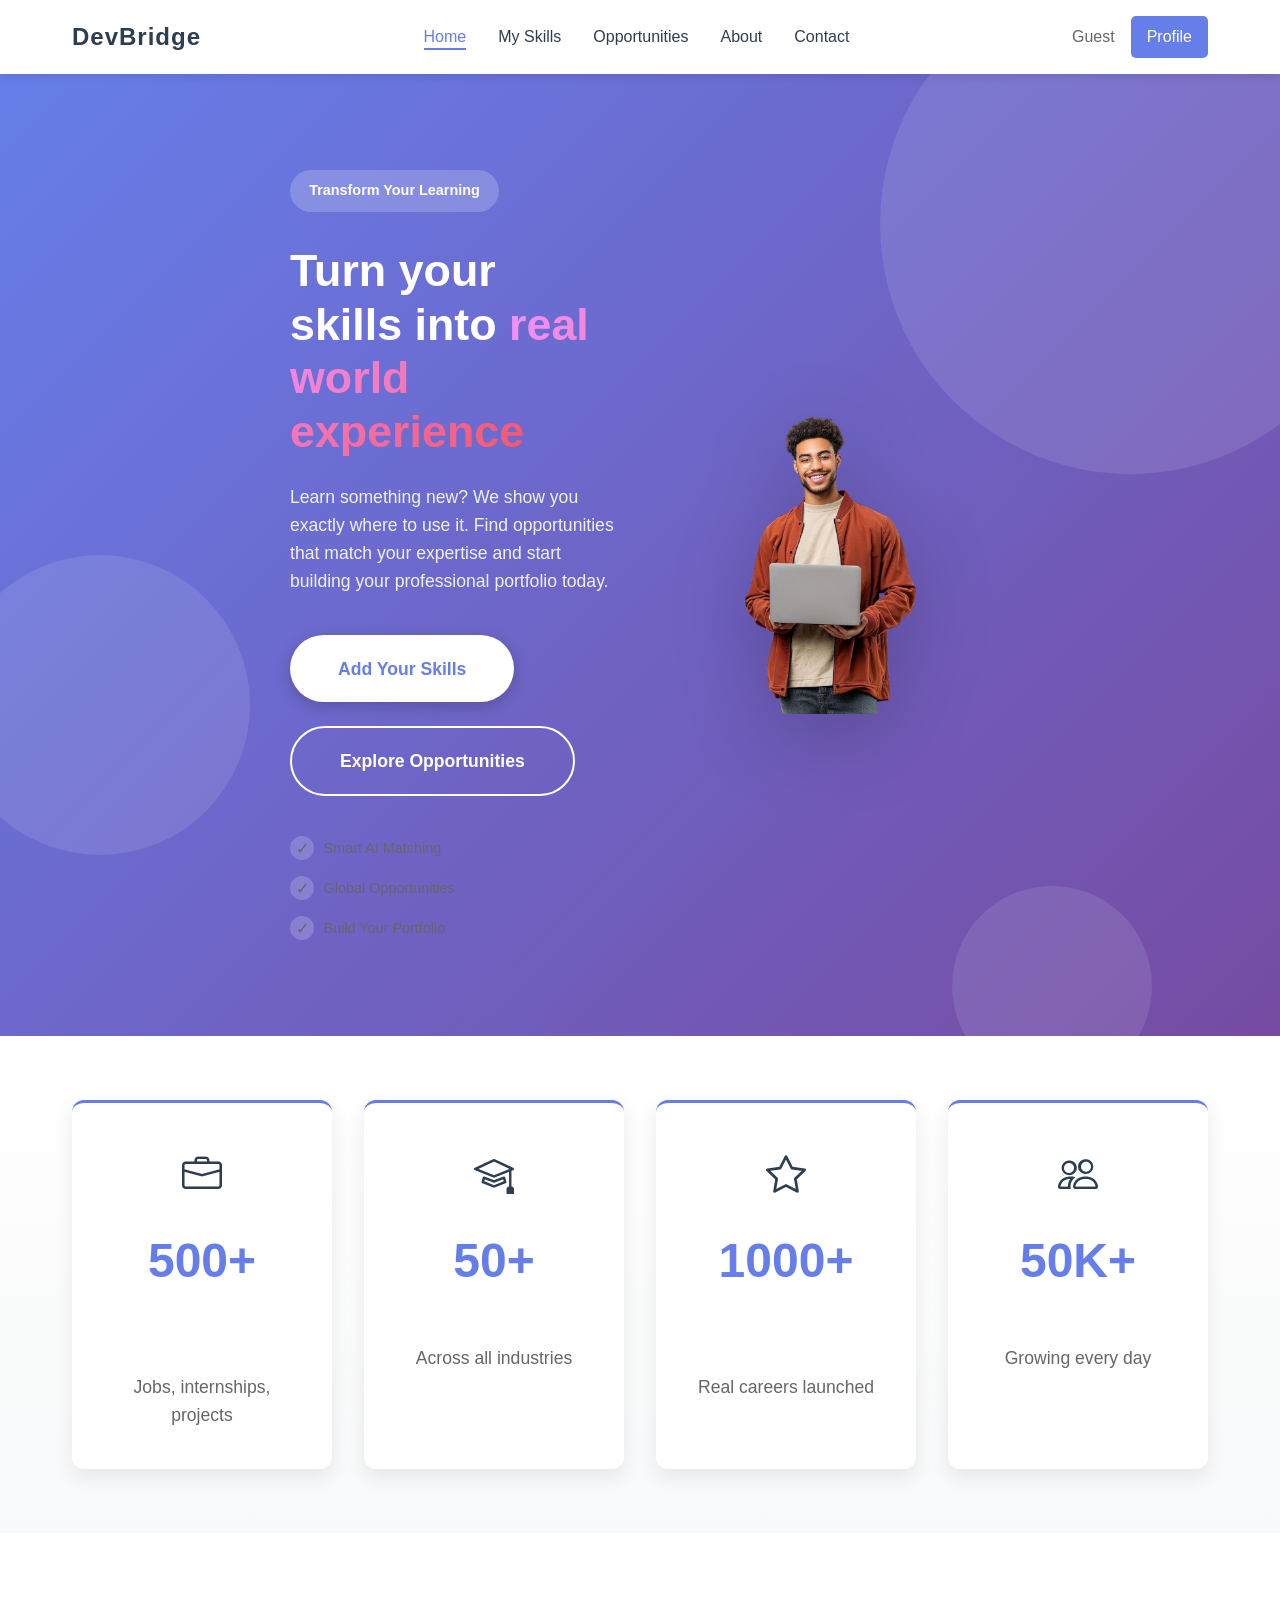
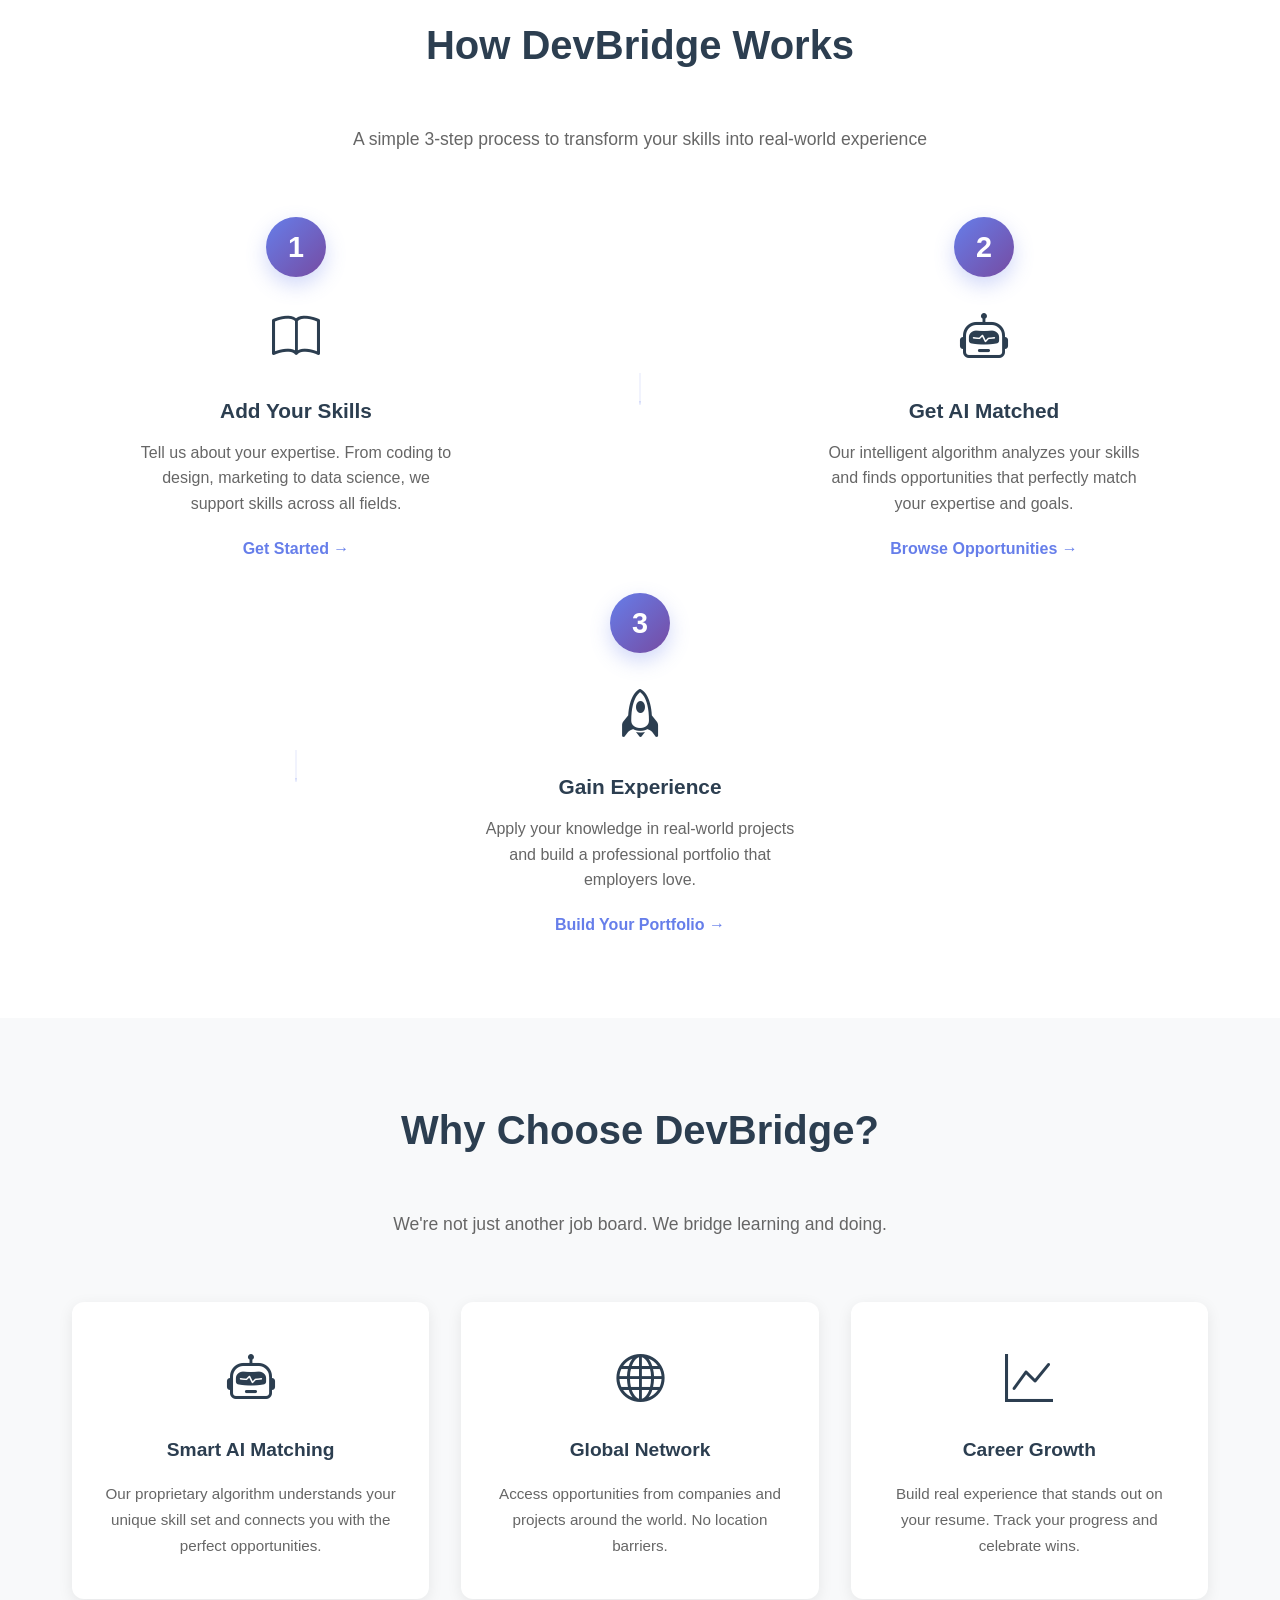
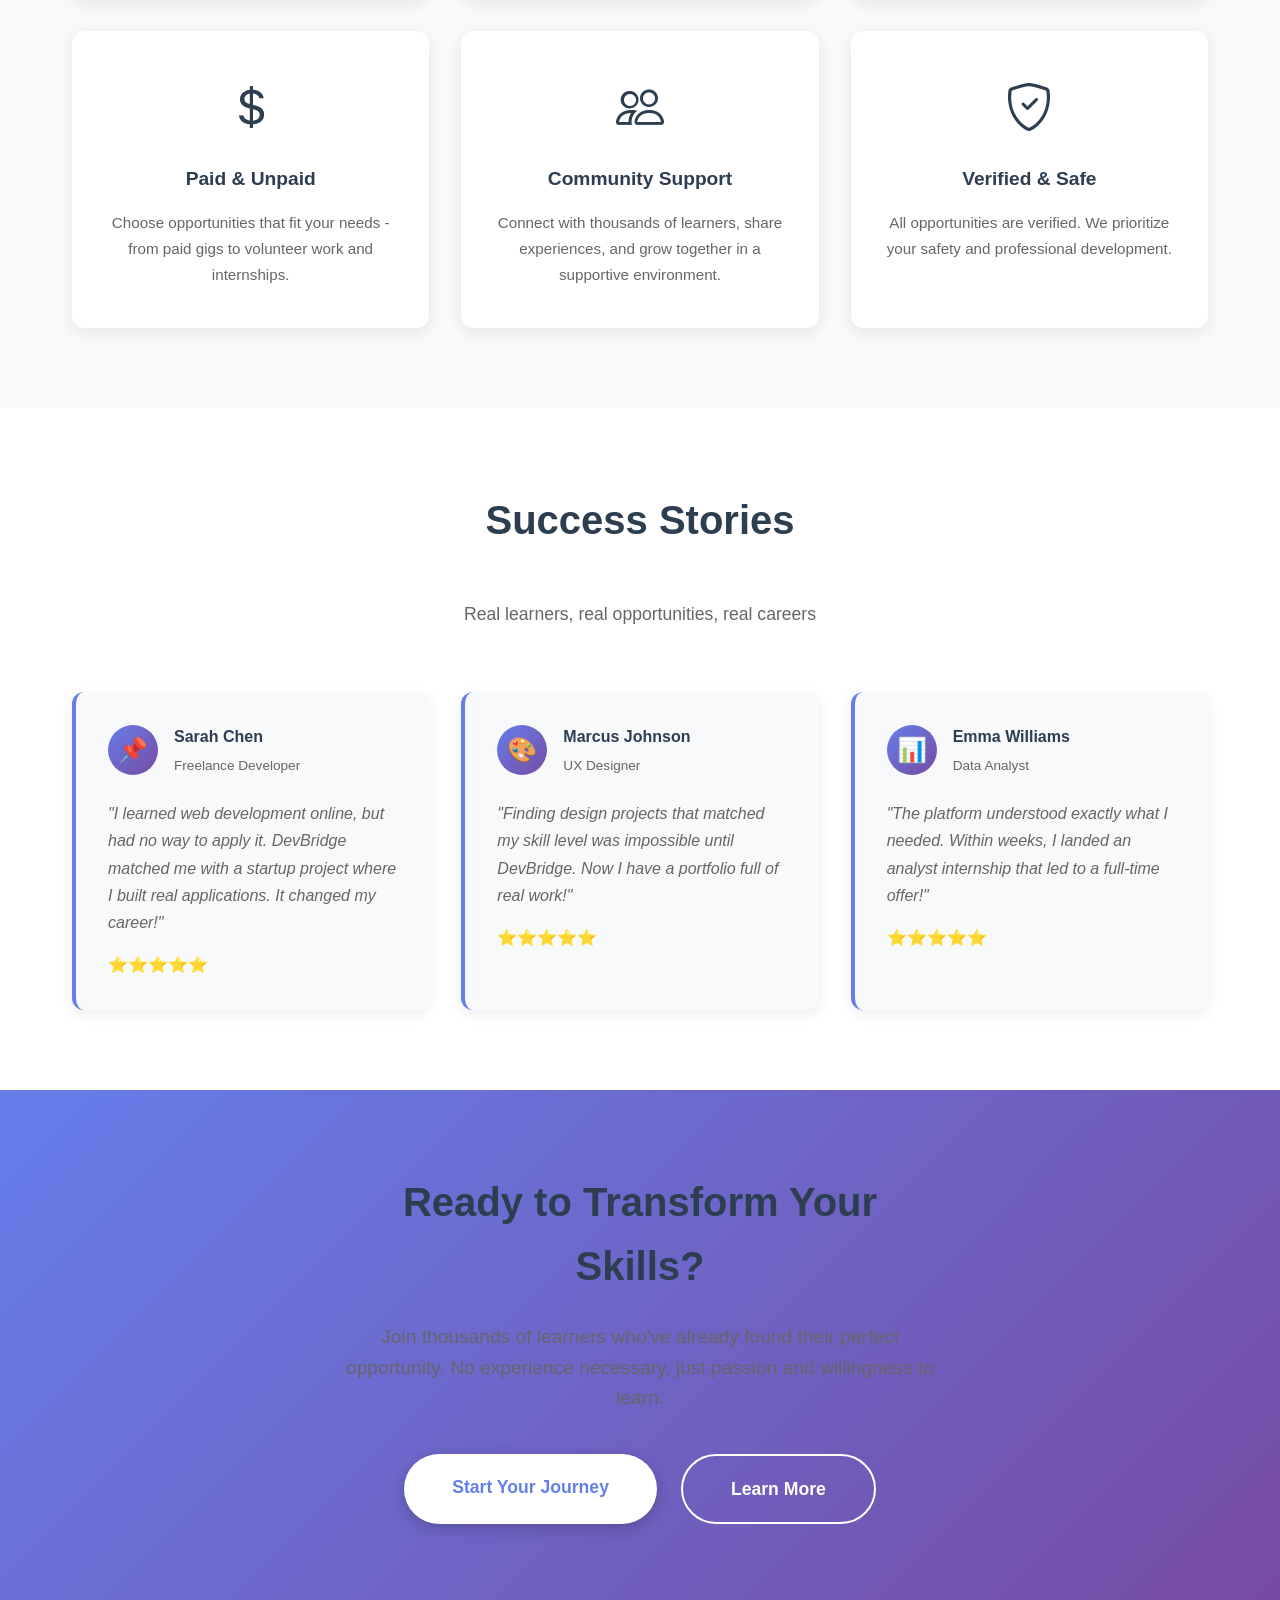
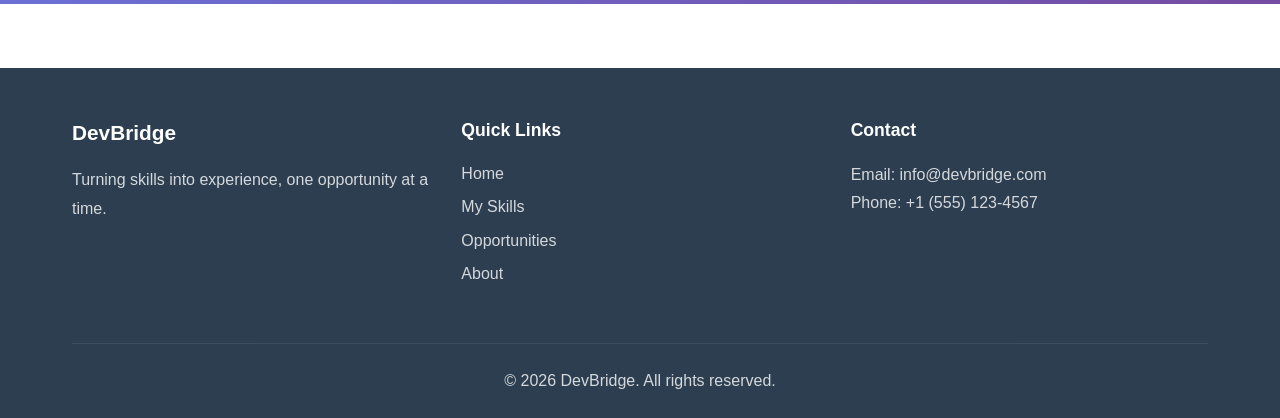
==== index.html @ 4feec937 "Add files via upload" ====
<!DOCTYPE html>
<html lang="en">
<head>
    <meta charset="UTF-8">
    <meta name="viewport" content="width=device-width, initial-scale=1.0">
    <title>DevBridge - Turn Your Skills Into Real World Experience</title>
    <link rel="stylesheet" href="styles.css">
    <link rel="stylesheet" href="https://cdn.jsdelivr.net/npm/bootstrap-icons@1.13.1/font/bootstrap-icons.min.css">
</head> 
<body>
    <header>
        <nav>
            <div class="logo">DevBridge</div>
            <ul class="nav-links">
                <li><a href="index.html" class="active">Home</a></li>
                <li><a href="my-skills.html">My Skills</a></li>
                <li><a href="opportunities.html">Opportunities</a></li>
                <li><a href="about.html">About</a></li>
                <li><a href="contact.html">Contact</a></li>
            </ul>
            <div class="user-section">
                <span id="user-name">Guest</span>
                <a href="profile.html" class="profile-btn">Profile</a>
            </div>
        </nav>
    </header>

    <!-- Hero Section -->
    <section class="home-hero">
        <div class="hero-background">
            <div class="hero-accent accent-1"></div>
            <div class="hero-accent accent-2"></div>
            <div class="hero-accent accent-3"></div>
        </div>
        
        <div class="hero-content">
            <div class="hero-text">
                <div class="hero-badge"> Transform Your Learning</div>
                <h1>Turn your skills into <span class="gradient-text">real world experience</span></h1>
                <p class="hero-description">Learn something new? We show you exactly where to use it. Find opportunities that match your expertise and start building your professional portfolio today.</p>
                <div class="hero-buttons">
                    <a href="my-skills.html" class="cta-button primary large">
                        <span>Add Your Skills</span>
                    </a>
                    <a href="opportunities.html" class="cta-button secondary large">
                        <span>Explore Opportunities</span>
                    </a>
                </div>
                <div class="hero-meta">
                    <div class="meta-item">
                        <span class="meta-icon">✓</span>
                        <span>Smart AI Matching</span>
                    </div>
                    <div class="meta-item">
                        <span class="meta-icon">✓</span>
                        <span>Global Opportunities</span>
                    </div>
                    <div class="meta-item">
                        <span class="meta-icon">✓</span>
                        <span>Build Your Portfolio</span>
                    </div>
                </div>
            </div>

            <div class="hero-visual">
                <div class="hero-img-wrapper">
                    <img src="man.png" alt="Hero Image">
                </div>
            </div>
        </div>
    </section>

    <!-- Stats Section -->
    <section class="stats-showcase">
        <div class="container">
            <div class="stats-grid">
                <div class="stat-card">
                    <div class="stat-icon"><i class="bi bi-briefcase"></i></div>
                    <h3>500+</h3>
                    <p class="stat-label">Active Opportunities</p>
                    <p class="stat-description">Jobs, internships, projects</p>
                </div>
                <div class="stat-card">
                    <div class="stat-icon"><i class="bi bi-mortarboard"></i></div>
                    <h3>50+</h3>
                    <p class="stat-label">Skills Supported</p>
                    <p class="stat-description">Across all industries</p>
                </div>
                <div class="stat-card">
                    <div class="stat-icon"><i class="bi bi-star"></i></div>
                    <h3>1000+</h3>
                    <p class="stat-label">Successful Matches</p>
                    <p class="stat-description">Real careers launched</p>
                </div>
                <div class="stat-card">
                    <div class="stat-icon"><i class="bi bi-people"></i></div>
                    <h3>50K+</h3>
                    <p class="stat-label">Active Learners</p>
                    <p class="stat-description">Growing every day</p>
                </div>
            </div>
        </div>
    </section>

    <!-- How It Works Section -->
    <section class="section how-it-works">
        <div class="container">
            <div class="section-intro">
                <h2>How DevBridge Works</h2>
                <p>A simple 3-step process to transform your skills into real-world experience</p>
            </div>

            <div class="process-steps">
                <div class="step">
                    <div class="step-number">1</div>
                    <div class="step-content">
                        <div class="step-icon"><i class="bi bi-book"></i></div>
                        <h3>Add Your Skills</h3>
                        <p>Tell us about your expertise. From coding to design, marketing to data science, we support skills across all fields.</p>
                        <a href="my-skills.html" class="step-link">Get Started →</a>
                    </div>
                </div>

                <div class="step-divider">
                    <svg viewBox="0 0 100 100" preserveAspectRatio="none">
                        <line x1="50" y1="10" x2="50" y2="90" stroke="currentColor" stroke-width="2"/>
                        <polyline points="50,90 45,80 55,80" fill="currentColor"/>
                    </svg>
                </div>

                <div class="step">
                    <div class="step-number">2</div>
                    <div class="step-content">
                        <div class="step-icon"><i class="bi bi-robot"></i></div>
                        <h3>Get AI Matched</h3>
                        <p>Our intelligent algorithm analyzes your skills and finds opportunities that perfectly match your expertise and goals.</p>
                        <a href="opportunities.html" class="step-link">Browse Opportunities →</a>
                    </div>
                </div>

                <div class="step-divider">
                    <svg viewBox="0 0 100 100" preserveAspectRatio="none">
                        <line x1="50" y1="10" x2="50" y2="90" stroke="currentColor" stroke-width="2"/>
                        <polyline points="50,90 45,80 55,80" fill="currentColor"/>
                    </svg>
                </div>

                <div class="step">
                    <div class="step-number">3</div>
                    <div class="step-content">
                        <div class="step-icon"><i class="bi bi-rocket"></i></div>
                        <h3>Gain Experience</h3>
                        <p>Apply your knowledge in real-world projects and build a professional portfolio that employers love.</p>
                        <a href="profile.html" class="step-link">Build Your Portfolio →</a>
                    </div>
                </div>
            </div>
        </div>
    </section>

    <!-- Why Choose Us Section -->
    <section class="section why-us">
        <div class="container">
            <div class="section-intro">
                <h2>Why Choose DevBridge?</h2>
                <p>We're not just another job board. We bridge learning and doing.</p>
            </div>

            <div class="benefits-grid">
                <div class="benefit-card">
                    <div class="benefit-icon"><i class="bi bi-robot"></i></div>
                    <h3>Smart AI Matching</h3>
                    <p>Our proprietary algorithm understands your unique skill set and connects you with the perfect opportunities.</p>
                </div>
                <div class="benefit-card">
                    <div class="benefit-icon"><i class="bi bi-globe"></i></div>
                    <h3>Global Network</h3>
                    <p>Access opportunities from companies and projects around the world. No location barriers.</p>
                </div>
                <div class="benefit-card">
                    <div class="benefit-icon"><i class="bi bi-graph-up"></i></div>
                    <h3>Career Growth</h3>
                    <p>Build real experience that stands out on your resume. Track your progress and celebrate wins.</p>
                </div>
                <div class="benefit-card">
                    <div class="benefit-icon"><i class="bi bi-currency-dollar"></i></div>
                    <h3>Paid & Unpaid</h3>
                    <p>Choose opportunities that fit your needs - from paid gigs to volunteer work and internships.</p>
                </div>
                <div class="benefit-card">
                    <div class="benefit-icon"><i class="bi bi-people"></i></div>
                    <h3>Community Support</h3>
                    <p>Connect with thousands of learners, share experiences, and grow together in a supportive environment.</p>
                </div>
                <div class="benefit-card">
                    <div class="benefit-icon"><i class="bi bi-shield-check"></i></div>
                    <h3>Verified & Safe</h3>
                    <p>All opportunities are verified. We prioritize your safety and professional development.</p>
                </div>
            </div>
        </div>
    </section>

    <!-- Success Stories Section -->
    <section class="section testimonials">
        <div class="container">
            <div class="section-intro">
                <h2>Success Stories</h2>
                <p>Real learners, real opportunities, real careers</p>
            </div>

            <div class="testimonials-grid">
                <div class="testimonial-card">
                    <div class="testimonial-header">
                        <div class="testimonial-avatar">📌</div>
                        <div class="testimonial-info">
                            <h4>Sarah Chen</h4>
                            <p>Freelance Developer</p>
                        </div>
                    </div>
                    <p class="testimonial-text">"I learned web development online, but had no way to apply it. DevBridge matched me with a startup project where I built real applications. It changed my career!"</p>
                    <div class="testimonial-rating">⭐⭐⭐⭐⭐</div>
                </div>

                <div class="testimonial-card">
                    <div class="testimonial-header">
                        <div class="testimonial-avatar">🎨</div>
                        <div class="testimonial-info">
                            <h4>Marcus Johnson</h4>
                            <p>UX Designer</p>
                        </div>
                    </div>
                    <p class="testimonial-text">"Finding design projects that matched my skill level was impossible until DevBridge. Now I have a portfolio full of real work!"</p>
                    <div class="testimonial-rating">⭐⭐⭐⭐⭐</div>
                </div>

                <div class="testimonial-card">
                    <div class="testimonial-header">
                        <div class="testimonial-avatar">📊</div>
                        <div class="testimonial-info">
                            <h4>Emma Williams</h4>
                            <p>Data Analyst</p>
                        </div>
                    </div>
                    <p class="testimonial-text">"The platform understood exactly what I needed. Within weeks, I landed an analyst internship that led to a full-time offer!"</p>
                    <div class="testimonial-rating">⭐⭐⭐⭐⭐</div>
                </div>
            </div>
        </div>
    </section>

    <!-- Final CTA Section -->
    <section class="section final-cta">
        <div class="container">
            <div class="cta-box">
                <div class="cta-content">
                    <h2>Ready to Transform Your Skills?</h2>
                    <p>Join thousands of learners who've already found their perfect opportunity. No experience necessary, just passion and willingness to learn.</p>
                    <div class="cta-actions">
                        <a href="my-skills.html" class="cta-button primary large">Start Your Journey</a>
                        <a href="about.html" class="cta-button secondary large">Learn More</a>
                    </div>
                </div>
            </div>
        </div>
    </section>

    <footer>
        <div class="container">
            <div class="footer-content">
                <div class="footer-section">
                    <h3>DevBridge</h3>
                    <p>Turning skills into experience, one opportunity at a time.</p>
                </div>
                <div class="footer-section">
                    <h4>Quick Links</h4>
                    <ul>
                        <li><a href="index.html">Home</a></li>
                        <li><a href="my-skills.html">My Skills</a></li>
                        <li><a href="opportunities.html">Opportunities</a></li>
                        <li><a href="about.html">About</a></li>
                    </ul>
                </div>
                <div class="footer-section">
                    <h4>Contact</h4>
                    <p>Email: info@devbridge.com</p>
                    <p>Phone: +1 (555) 123-4567</p>
                </div>
            </div>
            <div class="footer-bottom">
                <p>&copy; 2026 DevBridge. All rights reserved.</p>
            </div>
        </div>
    </footer>

    <script src="app.js"></script>
</body>
</html>
---- styles.css ----
* {
    margin: 0;
    padding: 0;
    box-sizing: border-box;
}

:root {
    --primary-color: #667eea;
    --secondary-color: #764ba2;
    --accent-color: #f093fb;
    --text-dark: #2c3e50;
    --text-light: #666;
    --bg-light: #f8f9fa;
    --white: #ffffff;
    --success: #10b981;
    --danger: #ef4444;
    --warning: #f59e0b;
}

body {
    font-family: -apple-system, BlinkMacSystemFont, 'Segoe UI', Roboto, Oxygen, Ubuntu, Cantarell, sans-serif;
    line-height: 1.6;
    color: var(--text-dark);
    background: var(--white);
}

.container {
    max-width: 1200px;
    margin: 0 auto;
    padding: 0 2rem;
}

/* Header & Navigation */
header {
    background: var(--white);
    box-shadow: 0 2px 10px rgba(0,0,0,0.1);
    position: sticky;
    top: 0;
    z-index: 1000;
}

nav {
    max-width: 1200px;
    margin: 0 auto;
    padding: 1rem 2rem;
    display: flex;
    justify-content: space-between;
    align-items: center;
    gap: 2rem;
}

.logo {
    font-size: 1.5rem;
    font-weight: 700;
    color: var(--text-dark);
    letter-spacing: 1px;
}

.nav-links {
    display: flex;
    gap: 2rem;
    list-style: none;
}

.nav-links a {
    text-decoration: none;
    color: var(--text-dark);
    font-weight: 500;
    transition: color 0.3s ease;
    position: relative;
}

.nav-links a:hover,
.nav-links a.active {
    color: var(--primary-color);
}

.nav-links a.active::after {
    content: '';
    position: absolute;
    bottom: -5px;
    left: 0;
    right: 0;
    height: 2px;
    background: var(--primary-color);
}

.user-section {
    display: flex;
    align-items: center;
    gap: 1rem;
}

#user-name {
    color: var(--text-light);
}

.profile-btn {
    padding: 0.5rem 1rem;
    background: var(--primary-color);
    color: white;
    text-decoration: none;
    border-radius: 5px;
    transition: background 0.3s ease;
}

.profile-btn:hover,
.profile-btn.active {
    background: var(--secondary-color);
}

/* ===== HOME PAGE STYLES ===== */

/* Home Hero Section */
.home-hero {
    min-height: 90vh;
    display: flex;
    align-items: center;
    background: linear-gradient(135deg, var(--primary-color) 0%, var(--secondary-color) 100%);
    color: white;
    padding: 6rem 2rem;
    position: relative;
    overflow: hidden;
}

.hero-background {
    position: absolute;
    width: 100%;
    height: 100%;
    top: 0;
    left: 0;
}

.hero-accent {
    position: absolute;
    border-radius: 50%;
    opacity: 0.1;
}

.accent-1 {
    width: 500px;
    height: 500px;
    top: -100px;
    right: -100px;
    background: white;
}

.accent-2 {
    width: 300px;
    height: 300px;
    top: 50%;
    left: -50px;
    background: white;
}

.accent-3 {
    width: 200px;
    height: 200px;
    bottom: -50px;
    right: 10%;
    background: white;
}

.hero-content {
    max-width: 1200px;
    width: 100%;
    margin: 0 auto;
    display: grid;
    grid-template-columns: 1fr 1fr;
    gap: 3rem;
    align-items: center;
    position: relative;
    z-index: 2;
}

.hero-text {
    text-align: left;
}

.hero-badge {
    display: inline-block;
    background: rgba(255,255,255,0.2);
    color: white;
    padding: 0.6rem 1.2rem;
    border-radius: 50px;
    font-size: 0.9rem;
    font-weight: 600;
    margin-bottom: 2rem;
    backdrop-filter: blur(10px);
}

.home-hero h1 {
    font-size: 2.8rem;
    margin-bottom: 1.5rem;
    line-height: 1.2;
    font-weight: 700;
}

.gradient-text {
    background: linear-gradient(120deg, #f093fb 0%, #f5576c 100%);
    -webkit-background-clip: text;
    background-clip: text;
    color: transparent;
}

.hero-description {
    font-size: 1.15rem;
    margin-bottom: 2.5rem;
    opacity: 0.95;
    line-height: 1.7;
}

.hero-buttons {
    display: flex;
    gap: 1.5rem;
    margin-bottom: 2.5rem;
    flex-wrap: wrap;
}

.hero-meta {
    display: flex;
    flex-direction: column;
    gap: 1rem;
    margin-top: 2rem;
}

.meta-item {
    display: flex;
    align-items: center;
    gap: 0.8rem;
    font-size: 1rem;
    opacity: 0.9;
}

.meta-icon {
    display: flex;
    align-items: center;
    justify-content: center;
    width: 24px;
    height: 24px;
    background: rgba(255,255,255,0.2);
    border-radius: 50%;
    font-size: 0.8rem;
    flex-shrink: 0;
}

.hero-visual {
    display: flex;
    justify-content: center;
    align-items: center;
    position: relative;
}

.hero-img-wrapper {
    position: relative;
    max-width: 100%;
}

.hero-img-wrapper img {
    max-width: 100%;
    height: auto;
    filter: drop-shadow(0 20px 40px rgba(0,0,0,0.2));
}

/* Enhanced Stats Section */
.stats-showcase {
    padding: 4rem 2rem;
    background: linear-gradient(180deg, white 0%, var(--bg-light) 100%);
}

.stats-showcase .stats-grid {
    display: grid;
    grid-template-columns: repeat(auto-fit, minmax(250px, 1fr));
    gap: 2rem;
}

.stats-showcase .stat-card {
    background: white;
    padding: 2.5rem 2rem;
    border-radius: 12px;
    text-align: center;
    box-shadow: 0 8px 20px rgba(0,0,0,0.08);
    transition: all 0.3s ease;
    border-top: 3px solid var(--primary-color);
}

.stats-showcase .stat-card:hover {
    transform: translateY(-8px);
    box-shadow: 0 15px 35px rgba(102, 126, 234, 0.2);
}

.stat-icon {
    font-size: 2.5rem;
    margin-bottom: 1rem;
}

.stat-number {
    font-size: 2.8rem;
    color: var(--primary-color);
    margin-bottom: 0.5rem;
    font-weight: 700;
}

.stat-label {
    color: var(--text-dark);
    font-size: 1.05rem;
    font-weight: 600;
    margin-bottom: 0.5rem;
}

.stat-description {
    color: var(--text-light);
    font-size: 0.9rem;
    margin: 0;
}

/* How It Works Section */
.how-it-works {
    background: white;
    padding: 6rem 2rem;
}

.section-intro {
    text-align: center;
    margin-bottom: 4rem;
}

.section-intro h2 {
    margin-bottom: 1rem;
}

.section-intro p {
    font-size: 1.1rem;
    color: var(--text-light);
}

.process-steps {
    display: grid;
    grid-template-columns: repeat(3, 1fr);
    gap: 2rem;
    align-items: center;
    max-width: 1000px;
    margin: 0 auto;
}

.step {
    text-align: center;
}

.step-number {
    display: flex;
    align-items: center;
    justify-content: center;
    width: 60px;
    height: 60px;
    background: linear-gradient(135deg, var(--primary-color) 0%, var(--secondary-color) 100%);
    color: white;
    border-radius: 50%;
    font-size: 1.8rem;
    font-weight: 700;
    margin: 0 auto 1.5rem;
    box-shadow: 0 8px 20px rgba(102, 126, 234, 0.3);
}

.step-icon {
    font-size: 3rem;
    margin-bottom: 1rem;
}

.step-content h3 {
    font-size: 1.3rem;
    color: var(--text-dark);
    margin-bottom: 0.8rem;
}

.step-content p {
    color: var(--text-light);
    line-height: 1.6;
    margin-bottom: 1.2rem;
}

.step-link {
    color: var(--primary-color);
    text-decoration: none;
    font-weight: 600;
    transition: color 0.3s ease;
}

.step-link:hover {
    color: var(--secondary-color);
}

.step-divider {
    display: flex;
    justify-content: center;
    color: var(--primary-color);
    opacity: 0.3;
    height: 40px;
}

.step-divider svg {
    width: 20px;
    height: 40px;
}

/* Why Us Section */
.why-us {
    background: var(--bg-light);
    padding: 6rem 2rem;
}

.benefits-grid {
    display: grid;
    grid-template-columns: repeat(auto-fit, minmax(320px, 1fr));
    gap: 2rem;
}

.benefit-card {
    background: white;
    padding: 2.5rem 2rem;
    border-radius: 12px;
    box-shadow: 0 4px 15px rgba(0,0,0,0.08);
    transition: all 0.3s ease;
    text-align: center;
}

.benefit-card:hover {
    transform: translateY(-8px);
    box-shadow: 0 15px 35px rgba(102, 126, 234, 0.15);
}

.benefit-icon {
    font-size: 3rem;
    margin-bottom: 1rem;
}

.benefit-card h3 {
    font-size: 1.2rem;
    color: var(--text-dark);
    margin-bottom: 1rem;
}

.benefit-card p {
    color: var(--text-light);
    line-height: 1.7;
    font-size: 0.95rem;
}

/* Testimonials Section */
.testimonials {
    background: white;
    padding: 6rem 2rem;
}

.testimonials-grid {
    display: grid;
    grid-template-columns: repeat(auto-fit, minmax(320px, 1fr));
    gap: 2rem;
}

.testimonial-card {
    background: var(--bg-light);
    padding: 2rem;
    border-radius: 12px;
    box-shadow: 0 4px 15px rgba(0,0,0,0.08);
    transition: all 0.3s ease;
    border-left: 4px solid var(--primary-color);
}

.testimonial-card:hover {
    box-shadow: 0 12px 30px rgba(102, 126, 234, 0.15);
    transform: translateY(-4px);
}

.testimonial-header {
    display: flex;
    align-items: center;
    gap: 1rem;
    margin-bottom: 1.5rem;
}

.testimonial-avatar {
    width: 50px;
    height: 50px;
    border-radius: 50%;
    display: flex;
    align-items: center;
    justify-content: center;
    background: linear-gradient(135deg, var(--primary-color), var(--secondary-color));
    color: white;
    font-size: 1.5rem;
}

.testimonial-info h4 {
    color: var(--text-dark);
    margin: 0 0 0.3rem 0;
    font-size: 1rem;
}

.testimonial-info p {
    color: var(--text-light);
    margin: 0;
    font-size: 0.85rem;
}

.testimonial-text {
    color: var(--text-light);
    line-height: 1.7;
    margin-bottom: 1rem;
    font-style: italic;
}

.testimonial-rating {
    color: #f59e0b;
    font-size: 1rem;
}

/* Final CTA Section */
.final-cta {
    background: linear-gradient(135deg, var(--primary-color) 0%, var(--secondary-color) 100%);
    padding: 5rem 2rem;
    color: white;
}

.cta-box {
    max-width: 800px;
    margin: 0 auto;
    text-align: center;
}

.cta-content h2 {
    font-size: 2.5rem;
    margin-bottom: 1rem;
    color: white;
}

.cta-content > p {
    font-size: 1.1rem;
    opacity: 0.95;
    margin-bottom: 2.5rem;
}

.cta-actions {
    display: flex;
    gap: 1.5rem;
    justify-content: center;
    flex-wrap: wrap;
}

/* Responsive Design for Home */
@media (max-width: 768px) {
    .home-hero {
        min-height: auto;
        padding: 4rem 2rem;
    }

    .hero-content {
        grid-template-columns: 1fr;
        gap: 2rem;
    }

    .home-hero h1 {
        font-size: 2.2rem;
    }

    .hero-buttons {
        flex-direction: column;
    }

    .process-steps {
        grid-template-columns: 1fr;
    }

    .step-divider {
        display: none;
    }

    .accent-1 {
        width: 300px;
        height: 300px;
    }

    .accent-2,
    .accent-3 {
        display: none;
    }
}

/* Buttons */
.cta-button {
    display: inline-block;
    padding: 1rem 1rem;
    text-decoration: none;
    border-radius: 50px;
    font-weight: 600;
    font-size: 1rem;
    transition: all 0.3s ease;
    border: none;
    cursor: pointer;
}

.cta-button.primary {
    background: white;
    color: var(--primary-color);
    box-shadow: 0 4px 15px rgba(0,0,0,0.2);
}

.cta-button.primary:hover {
    transform: translateY(-2px);
    box-shadow: 0 6px 20px rgba(0,0,0,0.3);
}

.cta-button.secondary {
    background: transparent;
    color: white;
    border: 2px solid white;
}

.cta-button.secondary:hover {
    background: white;
    color: var(--primary-color);
}

.cta-button.large {
    padding: 1.2rem 3rem;
    font-size: 1.1rem;
}

/* Stats Section - Keep for backwards compatibility */
.stats-section {
    padding: 4rem 2rem;
    background: var(--bg-light);
}

.stats-grid {
    display: flex;
    flex-wrap: wrap;
    gap: 2rem;
}

.stat-card {
    background: white;
    padding: 2rem;
    border-radius: 10px;
    text-align: center;
    box-shadow: 0 4px 6px rgba(0,0,0,0.05);
}

.stat-card h3 {
    font-size: 3rem;
    color: var(--primary-color);
    margin-bottom: 0.5rem;
}

.stat-card p {
    color: var(--text-light);
    font-size: 1.1rem;
}

/* Section */
.section {
    padding: 5rem 2rem;
}

.section h2 {
    font-size: 2.5rem;
    margin-bottom: 3rem;
    color: var(--text-dark);
    text-align: center;
}

/* Features */
.features {
    display: grid;
    grid-template-columns: repeat(auto-fit, minmax(300px, 1fr));
    gap: 2rem;
}

.feature-card {
    background: var(--bg-light);
    padding: 2rem;
    border-radius: 10px;
    transition: all 0.3s ease;
}

.feature-card:hover {
    transform: translateY(-5px);
    box-shadow: 0 10px 25px rgba(0,0,0,0.1);
}

.feature-card .icon {
    font-size: 3rem;
    margin-bottom: 1rem;
}

.feature-card h3 {
    color: var(--primary-color);
    margin-bottom: 1rem;
    font-size: 1.5rem;
}

.feature-card p {
    color: var(--text-light);
    line-height: 1.8;
    margin-bottom: 1rem;
}

.feature-link {
    color: var(--primary-color);
    text-decoration: none;
    font-weight: 600;
    transition: color 0.3s ease;
}

.feature-link:hover {
    color: var(--secondary-color);
}

/* Page Header */
.page-header {
    background: linear-gradient(135deg, var(--primary-color) 0%, var(--secondary-color) 100%);
    color: white;
    padding: 4rem 2rem;
    text-align: center;
}

.page-header h1 {
    font-size: 3rem;
    margin-bottom: 0.5rem;
}

.page-header p {
    font-size: 1.2rem;
    opacity: 0.9;
}

/* Forms */
.skill-form,
.contact-form,
.profile-form {
    background: white;
    padding: 2rem;
    border-radius: 10px;
    box-shadow: 0 4px 6px rgba(0,0,0,0.05);
}

.form-group {
    margin-bottom: 1.5rem;
}

.form-group label {
    display: block;
    margin-bottom: 0.5rem;
    font-weight: 600;
    color: var(--text-dark);
}

.form-group input,
.form-group select,
.form-group textarea {
    width: 100%;
    padding: 0.75rem;
    border: 2px solid #e2e8f0;
    border-radius: 5px;
    font-size: 1rem;
    transition: border-color 0.3s ease;
}

.form-group input:focus,
.form-group select:focus,
.form-group textarea:focus {
    outline: none;
    border-color: var(--primary-color);
}

/* Skills Management */
.add-skill-section {
    margin-bottom: 4rem;
}

.my-skills-list h2 {
    text-align: left;
    font-size: 2rem;
    margin-bottom: 1.5rem;
}

.filter-section {
    display: flex;
    gap: 1rem;
    margin-bottom: 2rem;
    flex-wrap: wrap;
}

.filter-section input,
.filter-section select {
    flex: 1;
    min-width: 200px;
    padding: 0.75rem;
    border: 2px solid #e2e8f0;
    border-radius: 5px;
    font-size: 1rem;
}

.skills-grid {
    display: grid;
    grid-template-columns: repeat(auto-fill, minmax(280px, 1fr));
    gap: 1.5rem;
}

.skill-card {
    background: white;
    border: 2px solid #e2e8f0;
    border-radius: 10px;
    padding: 1.5rem;
    transition: all 0.3s ease;
    position: relative;
}

.skill-card:hover {
    border-color: var(--primary-color);
    box-shadow: 0 4px 12px rgba(102, 126, 234, 0.15);
}

.skill-card-header {
    display: flex;
    justify-content: space-between;
    align-items: start;
    margin-bottom: 1rem;
}

.skill-card h3 {
    color: var(--text-dark);
    font-size: 1.3rem;
    margin-bottom: 0.5rem;
}

.skill-category {
    display: inline-block;
    padding: 0.25rem 0.75rem;
    background: var(--primary-color);
    color: white;
    border-radius: 20px;
    font-size: 0.85rem;
    margin-bottom: 0.5rem;
}

.skill-level {
    display: inline-block;
    padding: 0.25rem 0.75rem;
    background: var(--bg-light);
    color: var(--text-dark);
    border-radius: 20px;
    font-size: 0.85rem;
    margin-bottom: 0.5rem;
}

.skill-source {
    color: var(--text-light);
    font-size: 0.9rem;
    margin-bottom: 0.5rem;
}

.skill-description {
    color: var(--text-light);
    font-size: 0.95rem;
    line-height: 1.5;
    margin-top: 1rem;
}

.skill-actions {
    margin-top: 1rem;
    display: flex;
    gap: 0.5rem;
}

.btn-delete {
    padding: 0.5rem 1rem;
    background: var(--danger);
    color: white;
    border: none;
    border-radius: 5px;
    cursor: pointer;
    font-size: 0.9rem;
    transition: background 0.3s ease;
}

.btn-delete:hover {
    background: #dc2626;
}

/* Opportunities */
.opportunities-filters {
    display: flex;
    gap: 1rem;
    margin-bottom: 2rem;
    flex-wrap: wrap;
}

.filter-group {
    flex: 1;
    min-width: 200px;
}

.filter-group input,
.filter-group select {
    width: 100%;
    padding: 0.75rem;
    border: 2px solid #e2e8f0;
    border-radius: 5px;
    font-size: 1rem;
}

.results-header {
    display: flex;
    justify-content: space-between;
    align-items: center;
    margin-bottom: 2rem;
    flex-wrap: wrap;
    gap: 1rem;
}

.results-header h2 {
    margin: 0;
    font-size: 2rem;
    text-align: left;
}

.view-toggle {
    display: flex;
    gap: 0.5rem;
}

.toggle-btn {
    padding: 0.5rem 1rem;
    background: var(--bg-light);
    border: 2px solid #e2e8f0;
    border-radius: 5px;
    cursor: pointer;
    transition: all 0.3s ease;
}

.toggle-btn.active {
    background: var(--primary-color);
    color: white;
    border-color: var(--primary-color);
}

.opportunities-grid {
    display: grid;
    grid-template-columns: repeat(auto-fill, minmax(320px, 1fr));
    gap: 2rem;
}

.opportunity-card {
    background: white;
    border: 2px solid #e2e8f0;
    border-radius: 10px;
    padding: 1.5rem;
    transition: all 0.3s ease;
    cursor: pointer;
}

.opportunity-card:hover {
    border-color: var(--primary-color);
    box-shadow: 0 6px 15px rgba(102, 126, 234, 0.15);
}

.opportunity-header {
    margin-bottom: 1rem;
}

.opportunity-card h3 {
    color: var(--text-dark);
    font-size: 1.4rem;
    margin-bottom: 0.5rem;
}

.opportunity-company {
    color: var(--text-light);
    font-size: 1rem;
    margin-bottom: 0.5rem;
}

.opportunity-tags {
    display: flex;
    flex-wrap: wrap;
    gap: 0.5rem;
    margin-bottom: 1rem;
}

.tag {
    padding: 0.25rem 0.75rem;
    border-radius: 20px;
    font-size: 0.85rem;
}

.tag.type {
    background: var(--primary-color);
    color: white;
}

.tag.location {
    background: var(--bg-light);
    color: var(--text-dark);
}

.tag.skill {
    background: var(--accent-color);
    color: white;
}

.opportunity-description {
    color: var(--text-light);
    font-size: 0.95rem;
    line-height: 1.6;
    margin-bottom: 1rem;
}

.opportunity-match {
    background: var(--success);
    color: white;
    padding: 0.5rem 1rem;
    border-radius: 5px;
    text-align: center;
    font-weight: 600;
    margin-bottom: 1rem;
}

.opportunity-footer {
    display: flex;
    justify-content: space-between;
    align-items: center;
    margin-top: 1rem;
    padding-top: 1rem;
    border-top: 1px solid #e2e8f0;
}

.btn-apply {
    padding: 0.5rem 1.5rem;
    background: var(--primary-color);
    color: white;
    border: none;
    border-radius: 5px;
    cursor: pointer;
    font-weight: 600;
    transition: background 0.3s ease;
}

.btn-apply:hover {
    background: var(--secondary-color);
}

.btn-view-details {
    padding: 0.5rem 1.5rem;
    background: transparent;
    color: var(--primary-color);
    border: 2px solid var(--primary-color);
    border-radius: 5px;
    cursor: pointer;
    font-weight: 600;
    transition: all 0.3s ease;
}

.btn-view-details:hover {
    background: var(--primary-color);
    color: white;
}

/* Modal */
.modal {
    display: none;
    position: fixed;
    z-index: 2000;
    left: 0;
    top: 0;
    width: 100%;
    height: 100%;
    background-color: rgba(0,0,0,0.5);
    overflow: auto;
}

.modal.active {
    display: flex;
    align-items: center;
    justify-content: center;
}

.modal-content {
    background: white;
    margin: 2rem;
    padding: 2rem;
    border-radius: 10px;
    max-width: 600px;
    width: 100%;
    max-height: 90vh;
    overflow-y: auto;
    position: relative;
}

.close-modal {
    position: absolute;
    right: 1.5rem;
    top: 1.5rem;
    font-size: 2rem;
    font-weight: bold;
    color: var(--text-light);
    cursor: pointer;
    transition: color 0.3s ease;
}

.close-modal:hover {
    color: var(--text-dark);
}

/* Profile */
.profile-grid {
    display: grid;
    grid-template-columns: 300px 1fr;
    gap: 2rem;
}

.profile-sidebar {
    display: flex;
    flex-direction: column;
    gap: 1.5rem;
}

.profile-card {
    background: white;
    padding: 2rem;
    border-radius: 10px;
    box-shadow: 0 4px 6px rgba(0,0,0,0.05);
    text-align: center;
}

.profile-avatar {
    margin-bottom: 1rem;
}

.avatar-placeholder {
    width: 100px;
    height: 100px;
    background: var(--bg-light);
    border-radius: 50%;
    display: flex;
    align-items: center;
    justify-content: center;
    font-size: 3rem;
    margin: 0 auto;
}

.profile-card h2 {
    margin-bottom: 0.5rem;
    font-size: 1.5rem;
}

.profile-card p {
    color: var(--text-light);
    margin-bottom: 1rem;
}

.stats-card {
    background: white;
    padding: 1.5rem;
    border-radius: 10px;
    box-shadow: 0 4px 6px rgba(0,0,0,0.05);
}

.stats-card h3 {
    margin-bottom: 1rem;
    color: var(--text-dark);
}

.stat-item {
    display: flex;
    justify-content: space-between;
    padding: 0.75rem 0;
    border-bottom: 1px solid #e2e8f0;
}

.stat-item:last-child {
    border-bottom: none;
}

.stat-label {
    color: var(--text-light);
}

.stat-value {
    font-weight: 700;
    color: var(--primary-color);
    font-size: 1.2rem;
}

.profile-section {
    background: white;
    padding: 2rem;
    border-radius: 10px;
    box-shadow: 0 4px 6px rgba(0,0,0,0.05);
    margin-bottom: 2rem;
}

.section-header {
    display: flex;
    justify-content: space-between;
    align-items: center;
    margin-bottom: 1.5rem;
}

.section-header h2 {
    margin: 0;
    font-size: 1.8rem;
    text-align: left;
}

.btn-link {
    color: var(--primary-color);
    text-decoration: none;
    font-weight: 600;
    transition: color 0.3s ease;
}

.btn-link:hover {
    color: var(--secondary-color);
}

.skills-showcase {
    display: flex;
    flex-wrap: wrap;
    gap: 0.5rem;
}

.skill-badge {
    padding: 0.5rem 1rem;
    background: var(--primary-color);
    color: white;
    border-radius: 20px;
    font-size: 0.9rem;
}

.opportunities-list {
    display: flex;
    flex-direction: column;
    gap: 1rem;
}

/* Contact */
.contact-grid {
    display: grid;
    grid-template-columns: 1fr 1fr;
    gap: 3rem;
}

.contact-form-section h2,
.contact-info-section h2 {
    font-size: 2rem;
    margin-bottom: 1.5rem;
    text-align: left;
}

.contact-info-card {
    background: var(--bg-light);
    padding: 2rem;
    border-radius: 10px;
    margin-bottom: 2rem;
}

.contact-item {
    display: flex;
    gap: 1rem;
    margin-bottom: 1.5rem;
}

.contact-item:last-child {
    margin-bottom: 0;
}

.contact-icon {
    font-size: 2rem;
    flex-shrink: 0;
}

.contact-item h4 {
    margin-bottom: 0.25rem;
    color: var(--text-dark);
}

.contact-item p {
    color: var(--text-light);
    font-size: 0.95rem;
}

.faq-section h3 {
    margin-bottom: 1rem;
    color: var(--text-dark);
}

.faq-item {
    margin-bottom: 1.5rem;
    padding-bottom: 1.5rem;
    border-bottom: 1px solid #e2e8f0;
}

.faq-item:last-child {
    border-bottom: none;
}

.faq-item strong {
    display: block;
    margin-bottom: 0.5rem;
    color: var(--text-dark);
}

.faq-item p {
    color: var(--text-light);
    font-size: 0.95rem;
}

.form-message {
    margin-top: 1rem;
    padding: 1rem;
    border-radius: 5px;
    display: none;
}

.form-message.success {
    display: block;
    background: #d1fae5;
    color: var(--success);
}

.form-message.error {
    display: block;
    background: #fee2e2;
    color: var(--danger);
}

/* About */
.about-content {
    max-width: 900px;
    margin: 0 auto;
}

.about-content h2 {
    font-size: 2rem;
    margin-top: 3rem;
    margin-bottom: 1rem;
    text-align: left;
}

.about-content h2:first-child {
    margin-top: 0;
}

.about-content p {
    color: var(--text-light);
    font-size: 1.1rem;
    line-height: 1.8;
    margin-bottom: 1.5rem;
}

/* CTA Section */
.cta-section {
    background: linear-gradient(135deg, var(--primary-color) 0%, var(--secondary-color) 100%);
    color: white;
    padding: 5rem 2rem;
    text-align: center;
}

.cta-section h2 {
    color: white;
    font-size: 2.5rem;
    margin-bottom: 1rem;
}

.cta-section p {
    font-size: 1.2rem;
    margin-bottom: 2rem;
    opacity: 0.9;
}

/* Empty States */
.empty-state {
    text-align: center;
    padding: 4rem 2rem;
    color: var(--text-light);
}

.empty-state-small {
    text-align: center;
    padding: 2rem;
    color: var(--text-light);
}

.empty-icon {
    font-size: 4rem;
    margin-bottom: 1rem;
}

.empty-state h3 {
    color: var(--text-dark);
    margin-bottom: 0.5rem;
}

/* ===== ABOUT PAGE STYLES ===== */

/* About Hero Section */
.about-hero {
    background: linear-gradient(135deg, var(--primary-color) 0%, var(--secondary-color) 100%);
    color: white;
    padding: 6rem 2rem;
    position: relative;
    overflow: hidden;
}

.about-hero .container {
    position: relative;
    z-index: 2;
}

.about-hero-content {
    max-width: 600px;
    text-align: left;
}

.about-hero h1 {
    font-size: 3.5rem;
    margin-bottom: 1rem;
    line-height: 1.1;
    font-weight: 700;
}

.hero-subtitle {
    font-size: 1.5rem;
    margin-bottom: 1rem;
    opacity: 0.95;
}

.hero-description {
    font-size: 1.1rem;
    opacity: 0.9;
    line-height: 1.6;
}

.about-hero-accent {
    position: absolute;
    right: 0;
    top: 0;
    width: 300px;
    height: 300px;
    background: rgba(255,255,255,0.1);
    border-radius: 50%;
    bottom: -50px;
}

/* Mission Section */
.about-mission {
    background: white;
    padding: 6rem 2rem;
}

.mission-grid {
    display: grid;
    grid-template-columns: 1fr 1fr;
    gap: 4rem;
    align-items: center;
}

.mission-content h2 {
    font-size: 2.5rem;
    margin-bottom: 1.5rem;
    color: var(--text-dark);
    text-align: left;
}

.mission-content p {
    font-size: 1.1rem;
    color: var(--text-light);
    margin-bottom: 1.5rem;
    line-height: 1.8;
}

.mission-content p:first-of-type {
    font-size: 1.3rem;
    font-weight: 600;
    color: var(--primary-color);
}

.mission-highlight {
    display: flex;
    gap: 1rem;
    align-items: flex-start;
    background: rgba(102, 126, 234, 0.1);
    padding: 2rem;
    border-radius: 10px;
    margin-top: 2rem;
}

.highlight-icon {
    font-size: 2.5rem;
    flex-shrink: 0;
}

.mission-highlight p {
    margin: 0;
    font-size: 1rem;
}

.mission-visual {
    position: relative;
    height: 400px;
}

.visual-box {
    position: absolute;
    border-radius: 15px;
}

.gradient-1 {
    width: 100%;
    height: 60%;
    background: linear-gradient(135deg, var(--primary-color) 0%, var(--accent-color) 100%);
    top: 0;
    left: 0;
    box-shadow: 0 20px 40px rgba(102, 126, 234, 0.3);
}

.gradient-2 {
    width: 85%;
    height: 50%;
    background: linear-gradient(135deg, var(--secondary-color) 0%, var(--primary-color) 100%);
    bottom: 0;
    right: 0;
    box-shadow: 0 20px 40px rgba(118, 75, 162, 0.3);
}

/* Values Section */
.values-section {
    background: var(--bg-light);
    padding: 6rem 2rem;
}

.values-section h2 {
    font-size: 2.8rem;
    text-align: center;
    margin-bottom: 4rem;
    color: var(--text-dark);
}

.values-grid {
    display: grid;
    grid-template-columns: repeat(auto-fit, minmax(320px, 1fr));
    gap: 2.5rem;
}

.value-card {
    background: white;
    padding: 2.5rem 2rem;
    border-radius: 12px;
    box-shadow: 0 4px 15px rgba(0,0,0,0.08);
    transition: all 0.3s ease;
    text-align: center;
    border-top: 4px solid transparent;
}

.value-card:hover {
    transform: translateY(-8px);
    box-shadow: 0 15px 35px rgba(102, 126, 234, 0.15);
    border-top-color: var(--primary-color);
}

.value-icon {
    font-size: 3.5rem;
    margin-bottom: 1rem;
}

.value-card h3 {
    font-size: 1.4rem;
    color: var(--text-dark);
    margin-bottom: 1rem;
}

.value-card p {
    color: var(--text-light);
    line-height: 1.8;
    font-size: 0.95rem;
}

/* Story Section */
.story-section {
    background: white;
    padding: 6rem 2rem;
}

.story-section h2 {
    font-size: 2.8rem;
    text-align: center;
    margin-bottom: 4rem;
    color: var(--text-dark);
}

.story-timeline {
    position: relative;
    max-width: 900px;
    margin: 0 auto;
}

.story-timeline::before {
    content: '';
    position: absolute;
    left: 30px;
    top: 0;
    bottom: 0;
    width: 2px;
    background: linear-gradient(180deg, var(--primary-color) 0%, var(--secondary-color) 100%);
}

.timeline-item {
    display: flex;
    gap: 3rem;
    margin-bottom: 3rem;
    position: relative;
    padding-left: 0;
}

.timeline-item:last-child {
    margin-bottom: 0;
}

.timeline-marker {
    position: absolute;
    left: 0;
    width: 60px;
    height: 60px;
    background: linear-gradient(135deg, var(--primary-color) 0%, var(--secondary-color) 100%);
    border-radius: 50%;
    display: flex;
    align-items: center;
    justify-content: center;
    color: white;
    font-weight: 600;
    font-size: 1.3rem;
    box-shadow: 0 4px 15px rgba(102, 126, 234, 0.3);
}

.timeline-content {
    margin-left: 100px;
    background: var(--bg-light);
    padding: 2rem;
    border-radius: 10px;
    transition: all 0.3s ease;
}

.timeline-content:hover {
    background: white;
    box-shadow: 0 8px 25px rgba(0,0,0,0.1);
}

.timeline-content h3 {
    font-size: 1.4rem;
    color: var(--primary-color);
    margin-bottom: 0.5rem;
}

.timeline-content p {
    color: var(--text-light);
    line-height: 1.8;
}

/* Stats Highlight Section */
.stats-highlight {
    background: linear-gradient(135deg, var(--primary-color) 0%, var(--secondary-color) 100%);
    color: white;
    padding: 4rem 2rem;
}

.stats-highlight .stats-grid {
    display: grid;
    grid-template-columns: repeat(auto-fit, minmax(200px, 1fr));
    gap: 2rem;
}

.stats-highlight .stat-card {
    background: rgba(255,255,255,0.15);
    backdrop-filter: blur(10px);
    border: 1px solid rgba(255,255,255,0.2);
    padding: 2rem;
    border-radius: 12px;
    text-align: center;
    box-shadow: none;
}

.stat-card .stat-number {
    font-size: 3.5rem;
    font-weight: 700;
    color: white;
    margin-bottom: 0.5rem;
    display: block;
}

.stat-card .stat-label {
    font-size: 1.1rem;
    color: rgba(255,255,255,0.8);
    display: block;
}

/* CTA Section */
.cta-section {
    background: white;
    padding: 5rem 2rem;
}

.cta-content {
    text-align: center;
    max-width: 700px;
    margin: 0 auto;
}

.cta-content h2 {
    font-size: 2.5rem;
    color: var(--text-dark);
    margin-bottom: 1.5rem;
}

.cta-content > p {
    font-size: 1.2rem;
    color: var(--text-light);
    margin-bottom: 2.5rem;
}

.cta-buttons {
    display: flex;
    gap: 1.5rem;
    justify-content: center;
    flex-wrap: wrap;
}

/* Responsive Design */
@media (max-width: 768px) {
    .about-hero h1 {
        font-size: 2.5rem;
    }

    .mission-grid {
        grid-template-columns: 1fr;
        gap: 2rem;
    }

    .mission-visual {
        height: 300px;
    }

    .story-timeline::before {
        left: 15px;
    }

    .timeline-marker {
        width: 50px;
        height: 50px;
        font-size: 1rem;
    }

    .timeline-content {
        margin-left: 80px;
        padding: 1.5rem;
    }

    .cta-buttons {
        flex-direction: column;
    }

    .stats-highlight .stats-grid {
        grid-template-columns: repeat(2, 1fr);
    }

    .values-grid {
        grid-template-columns: 1fr;
    }
}

/* ===== MY SKILLS PAGE STYLES ===== */

/* Skills Hero Section */
.skills-hero {
    background: linear-gradient(135deg, var(--primary-color) 0%, var(--secondary-color) 100%);
    color: white;
    padding: 5rem 2rem;
    position: relative;
    overflow: hidden;
}

.skills-hero .container {
    position: relative;
    z-index: 2;
}

.skills-hero-content {
    max-width: 700px;
}

.skills-hero h1 {
    font-size: 3.5rem;
    margin-bottom: 1rem;
    line-height: 1.1;
    font-weight: 700;
}

.skills-hero > .container > p {
    font-size: 1.2rem;
    opacity: 0.95;
    margin-bottom: 2.5rem;
    line-height: 1.6;
}

.hero-stats {
    display: flex;
    gap: 3rem;
}

.hero-stat {
    display: flex;
    flex-direction: column;
    gap: 0.5rem;
}

.stat-value {
    font-size: 2.5rem;
    font-weight: 700;
    color: white;
}

.stat-label {
    font-size: 0.95rem;
    opacity: 0.85;
    text-transform: uppercase;
    letter-spacing: 0.5px;
}

.skills-hero-accent {
    position: absolute;
    right: -50px;
    top: -50px;
    width: 400px;
    height: 400px;
    background: rgba(255,255,255,0.1);
    border-radius: 50%;
}

/* Add Skill Section */
.add-skill-section {
    background: white;
    padding: 5rem 2rem;
}

.section-header {
    text-align: center;
    margin-bottom: 4rem;
}

.section-header h2 {
    font-size: 2.5rem;
    color: var(--text-dark);
    margin-bottom: 1rem;
}

.section-subtitle {
    font-size: 1.1rem;
    color: var(--text-light);
}

.add-skill-container {
    max-width: 800px;
    margin: 0 auto;
    background: var(--bg-light);
    padding: 3rem;
    border-radius: 15px;
    box-shadow: 0 10px 30px rgba(0,0,0,0.08);
}

.skill-form {
    display: flex;
    flex-direction: column;
    gap: 1.5rem;
}

.form-row {
    display: grid;
    grid-template-columns: 1fr 1fr;
    gap: 1.5rem;
}

.form-group {
    display: flex;
    flex-direction: column;
    gap: 0.6rem;
}

.form-group.full-width {
    grid-column: 1 / -1;
}

.form-group label {
    font-weight: 600;
    color: var(--text-dark);
    font-size: 0.95rem;
}

.required {
    color: var(--danger);
}

.optional {
    color: var(--text-light);
    font-weight: 400;
    font-size: 0.85rem;
}

.form-group input,
.form-group select,
.form-group textarea {
    padding: 0.875rem 1rem;
    border: 2px solid #e0e0e0;
    border-radius: 8px;
    font-size: 0.95rem;
    font-family: inherit;
    transition: all 0.3s ease;
    background: white;
}

.form-group input:focus,
.form-group select:focus,
.form-group textarea:focus {
    outline: none;
    border-color: var(--primary-color);
    box-shadow: 0 0 0 3px rgba(102, 126, 234, 0.1);
}

.form-group textarea {
    resize: vertical;
    min-height: 100px;
}

.form-actions {
    margin-top: 1rem;
    display: flex;
    gap: 1rem;
}

.btn-icon {
    font-size: 1.2rem;
    margin-right: 0.5rem;
}

/* Skills List Section */
.skills-list-section {
    background: var(--bg-light);
    padding: 5rem 2rem;
}

.skills-controls {
    display: grid;
    grid-template-columns: 1fr 200px;
    gap: 1.5rem;
    margin-bottom: 3rem;
}

.search-box {
    position: relative;
    display: flex;
    align-items: center;
}

.search-icon {
    position: absolute;
    left: 1rem;
    font-size: 1.2rem;
    pointer-events: none;
}

.search-box input,
.filter-select {
    width: 100%;
    padding: 0.875rem 1rem;
    border: 2px solid white;
    border-radius: 10px;
    font-size: 0.95rem;
    font-family: inherit;
    background: white;
    transition: all 0.3s ease;
}

.search-box input {
    padding-left: 3rem;
}

.search-box input:focus,
.filter-select:focus {
    outline: none;
    border-color: var(--primary-color);
    box-shadow: 0 4px 12px rgba(102, 126, 234, 0.2);
}

.skills-grid {
    display: grid;
    grid-template-columns: repeat(auto-fill, minmax(300px, 1fr));
    gap: 2rem;
}

/* Skill Card Styles */
.skill-card {
    background: white;
    border-radius: 12px;
    padding: 2rem;
    box-shadow: 0 4px 15px rgba(0,0,0,0.08);
    transition: all 0.3s ease;
    border-left: 4px solid var(--primary-color);
    position: relative;
    overflow: hidden;
}

.skill-card::before {
    content: '';
    position: absolute;
    top: 0;
    right: 0;
    width: 100px;
    height: 100px;
    background: linear-gradient(135deg, var(--primary-color) 0%, var(--secondary-color) 100%);
    opacity: 0.05;
    border-radius: 50%;
}

.skill-card:hover {
    transform: translateY(-8px);
    box-shadow: 0 12px 30px rgba(102, 126, 234, 0.2);
}

.skill-header {
    display: flex;
    justify-content: space-between;
    align-items: flex-start;
    margin-bottom: 1rem;
    position: relative;
    z-index: 1;
}

.skill-name {
    font-size: 1.3rem;
    font-weight: 600;
    color: var(--text-dark);
}

.skill-category {
    display: inline-block;
    background: linear-gradient(135deg, var(--primary-color) 0%, var(--secondary-color) 100%);
    color: white;
    padding: 0.4rem 1rem;
    border-radius: 20px;
    font-size: 0.75rem;
    font-weight: 600;
    text-transform: uppercase;
    letter-spacing: 0.5px;
}

.skill-meta {
    display: flex;
    flex-direction: column;
    gap: 1rem;
    margin: 1.5rem 0;
    position: relative;
    z-index: 1;
}

.skill-meta-item {
    display: flex;
    gap: 0.5rem;
    font-size: 0.9rem;
}

.skill-meta-label {
    color: var(--text-light);
    font-weight: 500;
    min-width: 70px;
}

.skill-meta-value {
    color: var(--text-dark);
    font-weight: 600;
}

.skill-description {
    color: var(--text-light);
    line-height: 1.6;
    margin: 1rem 0;
    font-size: 0.9rem;
    position: relative;
    z-index: 1;
}

.skill-level-badge {
    display: inline-block;
    padding: 0.5rem 1rem;
    border-radius: 8px;
    font-size: 0.85rem;
    font-weight: 600;
    margin-bottom: 1rem;
}

.level-beginner {
    background: #e0f2fe;
    color: #0369a1;
}

.level-intermediate {
    background: #dbeafe;
    color: #1e40af;
}

.level-advanced {
    background: #dcfce7;
    color: #15803d;
}

.level-expert {
    background: #fce7f3;
    color: #be185d;
}

.skill-actions {
    display: flex;
    gap: 0.5rem;
    margin-top: 1.5rem;
    position: relative;
    z-index: 1;
}

.skill-btn {
    padding: 0.6rem 1rem;
    border: none;
    border-radius: 6px;
    font-size: 0.85rem;
    cursor: pointer;
    transition: all 0.3s ease;
    font-weight: 600;
}

.skill-btn-edit {
    background: var(--primary-color);
    color: white;
}

.skill-btn-edit:hover {
    background: var(--secondary-color);
}

.skill-btn-delete {
    background: var(--danger);
    color: white;
}

.skill-btn-delete:hover {
    background: #dc2626;
}

/* Responsive Design for My Skills Page */
@media (max-width: 768px) {
    .skills-hero h1 {
        font-size: 2.2rem;
    }

    .add-skill-container {
        padding: 2rem 1.5rem;
    }

    .form-row {
        grid-template-columns: 1fr;
    }

    .skills-controls {
        grid-template-columns: 1fr;
    }

    .skills-grid {
        grid-template-columns: 1fr;
    }

    .hero-stats {
        flex-direction: column;
        gap: 1.5rem;
    }
}

/* ===== CONTACT PAGE STYLES ===== */

/* Contact Hero Section */
.contact-hero {
    background: linear-gradient(135deg, var(--primary-color) 0%, var(--secondary-color) 100%);
    color: white;
    padding: 5rem 2rem;
    position: relative;
    overflow: hidden;
}

.contact-hero::before {
    content: '';
    position: absolute;
    right: 0;
    top: 0;
    width: 300px;
    height: 300px;
    background: rgba(255,255,255,0.1);
    border-radius: 50%;
}

.contact-hero .container {
    position: relative;
    z-index: 2;
}

.contact-hero-content {
    text-align: center;
    max-width: 700px;
    margin: 0 auto;
}

.contact-hero h1 {
    font-size: 3rem;
    margin-bottom: 1rem;
    line-height: 1.2;
}

.contact-hero > .container > p {
    font-size: 1.2rem;
    opacity: 0.95;
    margin-bottom: 2rem;
}

.contact-hero-badges {
    display: flex;
    flex-wrap: wrap;
    gap: 1rem;
    justify-content: center;
}

.badge {
    display: inline-block;
    background: rgba(255,255,255,0.2);
    color: white;
    padding: 0.6rem 1.2rem;
    border-radius: 50px;
    font-size: 0.9rem;
    font-weight: 500;
    backdrop-filter: blur(10px);
}

/* Contact Methods Section */
.contact-methods {
    background: white;
    padding: 6rem 2rem;
}

.contact-methods-grid {
    display: grid;
    grid-template-columns: repeat(auto-fit, minmax(280px, 1fr));
    gap: 2rem;
}

.contact-method-card {
    background: var(--bg-light);
    padding: 2.5rem 2rem;
    border-radius: 12px;
    text-align: center;
    transition: all 0.3s ease;
    box-shadow: 0 4px 15px rgba(0,0,0,0.08);
}

.contact-method-card:hover {
    transform: translateY(-8px);
    box-shadow: 0 15px 35px rgba(102, 126, 234, 0.15);
    background: white;
}

.method-icon {
    font-size: 3rem;
    margin-bottom: 1rem;
}

.contact-method-card h3 {
    font-size: 1.3rem;
    color: var(--text-dark);
    margin-bottom: 0.8rem;
}

.contact-method-card > p {
    color: var(--text-light);
    margin-bottom: 1.5rem;
    font-size: 0.95rem;
}

.method-details {
    display: flex;
    flex-direction: column;
    gap: 0.5rem;
}

.contact-link {
    color: var(--primary-color);
    text-decoration: none;
    font-weight: 600;
    transition: color 0.3s ease;
}

.contact-link:hover {
    color: var(--secondary-color);
}

.method-hours {
    color: var(--text-light);
    font-size: 0.9rem;
    margin: 0;
}

.social-links {
    display: flex;
    gap: 1rem;
    justify-content: center;
    margin-top: 1rem;
}

.social-icon {
    display: inline-flex;
    align-items: center;
    justify-content: center;
    width: 40px;
    height: 40px;
    background: var(--primary-color);
    color: white;
    border-radius: 50%;
    text-decoration: none;
    font-weight: 600;
    transition: all 0.3s ease;
}

.social-icon:hover {
    background: var(--secondary-color);
    transform: scale(1.1);
}

/* Contact Form Section */
.contact-form-section {
    background: var(--bg-light);
    padding: 6rem 2rem;
}

.form-wrapper {
    max-width: 700px;
    margin: 0 auto;
    background: white;
    padding: 3rem;
    border-radius: 15px;
    box-shadow: 0 10px 30px rgba(0,0,0,0.08);
}

.contact-form {
    display: flex;
    flex-direction: column;
    gap: 1.5rem;
}

.form-row {
    display: grid;
    grid-template-columns: 1fr 1fr;
    gap: 1.5rem;
}

.form-group {
    position: relative;
    display: flex;
    flex-direction: column;
    gap: 0.6rem;
}

.form-group.full-width {
    grid-column: 1 / -1;
}

.form-group label {
    font-weight: 600;
    color: var(--text-dark);
    font-size: 0.95rem;
}

.required {
    color: var(--danger);
}

.form-group input,
.form-group select,
.form-group textarea {
    padding: 0.875rem 1rem 0.875rem 2.5rem;
    border: 2px solid #e0e0e0;
    border-radius: 8px;
    font-size: 0.95rem;
    font-family: inherit;
    transition: all 0.3s ease;
    background: white;
}

.form-group input:focus,
.form-group select:focus,
.form-group textarea:focus {
    outline: none;
    border-color: var(--primary-color);
    box-shadow: 0 0 0 3px rgba(102, 126, 234, 0.1);
}

.form-group textarea {
    resize: vertical;
    min-height: 120px;
    padding-left: 2.5rem;
}

.input-icon {
    position: absolute;
    left: 1rem;
    top: 2.2rem;
    pointer-events: none;
    font-size: 1rem;
}

.form-checkbox {
    display: flex;
    align-items: center;
    gap: 0.8rem;
    margin: 1rem 0;
}

.form-checkbox input[type="checkbox"] {
    width: 18px;
    height: 18px;
    cursor: pointer;
    accent-color: var(--primary-color);
}

.form-checkbox label {
    cursor: pointer;
    color: var(--text-light);
    font-weight: 500;
}

.form-message {
    padding: 1rem;
    border-radius: 8px;
    text-align: center;
    margin-top: 1rem;
    display: none;
}

.form-message.success {
    display: block;
    background: #d1fae5;
    color: #065f46;
    border-left: 4px solid var(--success);
}

.form-message.error {
    display: block;
    background: #fee2e2;
    color: #991b1b;
    border-left: 4px solid var(--danger);
}

/* FAQ Section */
.faq-section {
    background: white;
    padding: 6rem 2rem;
}

.faq-grid {
    display: grid;
    grid-template-columns: repeat(auto-fit, minmax(320px, 1fr));
    gap: 1.5rem;
}

.faq-item {
    background: var(--bg-light);
    border-radius: 10px;
    overflow: hidden;
    transition: all 0.3s ease;
}

.faq-header {
    display: flex;
    justify-content: space-between;
    align-items: center;
    padding: 1.5rem;
    cursor: pointer;
    background: white;
    border-left: 4px solid transparent;
    transition: all 0.3s ease;
}

.faq-item:hover .faq-header {
    border-left-color: var(--primary-color);
    background: var(--bg-light);
}

.faq-header h3 {
    font-size: 1.05rem;
    color: var(--text-dark);
    margin: 0;
}

.faq-icon {
    display: flex;
    align-items: center;
    justify-content: center;
    width: 30px;
    height: 30px;
    background: var(--primary-color);
    color: white;
    border-radius: 50%;
    font-weight: bold;
    transition: all 0.3s ease;
    flex-shrink: 0;
}

.faq-item.active .faq-icon {
    transform: rotate(45deg);
}

.faq-content {
    padding: 0 1.5rem 1.5rem 1.5rem;
    color: var(--text-light);
    line-height: 1.7;
    display: none;
}

.faq-item.active .faq-content {
    display: block;
}

/* Contact CTA Section */
.contact-cta {
    background: linear-gradient(135deg, var(--primary-color) 0%, var(--secondary-color) 100%);
    padding: 5rem 2rem;
    color: white;
}

.cta-box {
    text-align: center;
    max-width: 600px;
    margin: 0 auto;
}

.contact-cta h2 {
    font-size: 2.2rem;
    margin-bottom: 1rem;
    color: white;
}

.contact-cta > .container > p {
    font-size: 1.1rem;
    opacity: 0.95;
    margin-bottom: 2rem;
}

.cta-actions {
    display: flex;
    gap: 1.5rem;
    justify-content: center;
    flex-wrap: wrap;
}

/* Responsive Contact Design */
@media (max-width: 768px) {
    .contact-hero h1 {
        font-size: 2.2rem;
    }

    .contact-hero-badges {
        flex-direction: column;
        align-items: center;
    }

    .form-wrapper {
        padding: 2rem 1.5rem;
    }

    .form-row {
        grid-template-columns: 1fr;
    }

    .contact-methods-grid {
        grid-template-columns: 1fr;
    }

    .faq-grid {
        grid-template-columns: 1fr;
    }

    .cta-actions {
        flex-direction: column;
    }

    .cta-actions .cta-button {
        width: 100%;
    }
}

/* ===== OPPORTUNITIES PAGE STYLES ===== */

/* Opportunities Hero Section */
.opportunities-hero {
    background: linear-gradient(135deg, var(--primary-color) 0%, var(--secondary-color) 100%);
    color: white;
    padding: 4rem 2rem;
    position: relative;
    overflow: hidden;
}

.opportunities-hero::before {
    content: '';
    position: absolute;
    right: -100px;
    top: -100px;
    width: 300px;
    height: 300px;
    background: rgba(255,255,255,0.1);
    border-radius: 50%;
}

.opportunities-hero .container {
    position: relative;
    z-index: 2;
}

.hero-content {
    text-align: center;
    max-width: 700px;
    margin: 0 auto;
}

.opportunities-hero h1 {
    font-size: 3rem;
    margin-bottom: 1rem;
    line-height: 1.2;
}

.opportunities-hero > .container > p {
    font-size: 1.15rem;
    opacity: 0.95;
    margin-bottom: 2.5rem;
}

.hero-stats {
    display: flex;
    gap: 2rem;
    justify-content: center;
    flex-wrap: wrap;
}

.hero-stat {
    display: flex;
    align-items: center;
    gap: 0.8rem;
    background: rgba(255,255,255,0.15);
    padding: 0.8rem 1.5rem;
    border-radius: 50px;
    backdrop-filter: blur(10px);
}

.stat-icon {
    font-size: 1.5rem;
}

.stat-text {
    font-size: 1rem;
    font-weight: 600;
}

/* Main Opportunities Section */
.opportunities-main {
    background: var(--bg-light);
    padding: 4rem 2rem;
}

.opportunities-main .container {
    display: grid;
    grid-template-columns: 280px 1fr;
    gap: 2rem;
}

/* Filters Panel */
.filters-panel {
    background: white;
    padding: 2rem;
    border-radius: 12px;
    height: fit-content;
    box-shadow: 0 4px 15px rgba(0,0,0,0.08);
    position: sticky;
    top: 80px;
}

.filters-header {
    display: flex;
    justify-content: space-between;
    align-items: center;
    margin-bottom: 1.5rem;
    padding-bottom: 1rem;
    border-bottom: 2px solid var(--bg-light);
}

.filters-header h3 {
    font-size: 1.1rem;
    color: var(--text-dark);
    margin: 0;
}

.filter-clear {
    background: none;
    border: none;
    color: var(--primary-color);
    cursor: pointer;
    font-weight: 600;
    font-size: 0.85rem;
    transition: color 0.3s ease;
}

.filter-clear:hover {
    color: var(--secondary-color);
}

.filter-section {
    margin-bottom: 1.5rem;
}

.filter-label {
    display: block;
    font-weight: 600;
    color: var(--text-dark);
    margin-bottom: 0.6rem;
    font-size: 0.9rem;
}

.filter-input,
.filter-select {
    width: 100%;
    padding: 0.8rem 1rem;
    border: 2px solid #e0e0e0;
    border-radius: 8px;
    font-size: 0.9rem;
    font-family: inherit;
    transition: all 0.3s ease;
    background: white;
}

.filter-input:focus,
.filter-select:focus {
    outline: none;
    border-color: var(--primary-color);
    box-shadow: 0 0 0 3px rgba(102, 126, 234, 0.1);
}

.filter-actions {
    display: flex;
    flex-direction: column;
    gap: 1rem;
    margin-top: 2rem;
}

.cta-button.full-width {
    width: 100%;
    text-align: center;
}

/* Results Section */
.results-section {
    flex: 1;
}

.results-header {
    display: flex;
    justify-content: space-between;
    align-items: center;
    margin-bottom: 2rem;
    gap: 2rem;
    flex-wrap: wrap;
}

.results-info {
    display: flex;
    align-items: baseline;
    gap: 0.5rem;
}

.results-info h2 {
    font-size: 1.8rem;
    color: var(--text-dark);
    margin: 0;
}

.results-count {
    color: var(--text-light);
    font-size: 1rem;
}

.view-toggle {
    display: flex;
    gap: 0.5rem;
    background: white;
    padding: 0.5rem;
    border-radius: 10px;
    box-shadow: 0 2px 10px rgba(0,0,0,0.05);
}

.toggle-btn {
    padding: 0.6rem 1.2rem;
    border: 2px solid transparent;
    background: transparent;
    color: var(--text-light);
    font-weight: 600;
    border-radius: 8px;
    cursor: pointer;
    transition: all 0.3s ease;
    font-size: 0.9rem;
}

.toggle-btn:hover {
    color: var(--primary-color);
}

.toggle-btn.active {
    background: var(--primary-color);
    color: white;
    border-color: var(--primary-color);
}

/* Opportunities Grid */
.opportunities-grid {
    display: grid;
    grid-template-columns: repeat(auto-fill, minmax(320px, 1fr));
    gap: 2rem;
}

/* Opportunity Card */
.opportunity-card {
    background: white;
    border-radius: 12px;
    overflow: hidden;
    box-shadow: 0 4px 15px rgba(0,0,0,0.08);
    transition: all 0.3s ease;
    cursor: pointer;
    border-left: 4px solid var(--primary-color);
    display: flex;
    flex-direction: column;
}

.opportunity-card:hover {
    transform: translateY(-8px);
    box-shadow: 0 15px 35px rgba(102, 126, 234, 0.15);
}

.opportunity-header {
    padding: 1.5rem;
    background: linear-gradient(135deg, var(--primary-color) 0%, var(--secondary-color) 100%);
    color: white;
}

.opportunity-type {
    display: inline-block;
    background: rgba(255,255,255,0.25);
    color: white;
    padding: 0.4rem 0.8rem;
    border-radius: 20px;
    font-size: 0.75rem;
    font-weight: 700;
    text-transform: uppercase;
    letter-spacing: 0.5px;
    margin-bottom: 0.8rem;
}

.opportunity-title {
    font-size: 1.2rem;
    font-weight: 700;
    margin: 0 0 0.3rem 0;
}

.opportunity-company {
    font-size: 0.9rem;
    opacity: 0.9;
    margin: 0;
}

.opportunity-body {
    padding: 1.5rem;
    flex-grow: 1;
    display: flex;
    flex-direction: column;
}

.opportunity-description {
    color: var(--text-light);
    line-height: 1.6;
    margin-bottom: 1.5rem;
    font-size: 0.95rem;
}

.opportunity-meta {
    display: flex;
    flex-direction: column;
    gap: 0.8rem;
    margin-bottom: 1.5rem;
}

.meta-item {
    display: flex;
    align-items: center;
    gap: 0.6rem;
    font-size: 0.9rem;
    color: var(--text-light);
}

.meta-icon {
    font-size: 1rem;
    min-width: 20px;
}

.opportunity-tags {
    display: flex;
    flex-wrap: wrap;
    gap: 0.6rem;
    margin-bottom: 1.5rem;
}

.tag {
    display: inline-block;
    background: var(--bg-light);
    color: var(--primary-color);
    padding: 0.4rem 0.8rem;
    border-radius: 6px;
    font-size: 0.8rem;
    font-weight: 600;
}

.opportunity-footer {
    display: flex;
    gap: 0.8rem;
    padding-top: 1.5rem;
    border-top: 1px solid #e0e0e0;
}

.opportunity-btn {
    flex: 1;
    padding: 0.7rem 1rem;
    border: 2px solid var(--primary-color);
    background: white;
    color: var(--primary-color);
    border-radius: 6px;
    font-weight: 600;
    cursor: pointer;
    transition: all 0.3s ease;
    font-size: 0.9rem;
}

.opportunity-btn:hover {
    background: var(--primary-color);
    color: white;
}

.opportunity-btn.primary {
    background: var(--primary-color);
    color: white;
}

.opportunity-btn.primary:hover {
    background: var(--secondary-color);
    border-color: var(--secondary-color);
}

/* Match Badge */
.match-badge {
    position: absolute;
    top: 1rem;
    right: 1rem;
    background: linear-gradient(135deg, #fbbf24 0%, #f59e0b 100%);
    color: white;
    padding: 0.5rem 1rem;
    border-radius: 50px;
    font-size: 0.8rem;
    font-weight: 700;
    box-shadow: 0 4px 12px rgba(245, 158, 11, 0.3);
}

/* Opportunities CTA Section */
.opportunities-cta {
    background: linear-gradient(135deg, var(--primary-color) 0%, var(--secondary-color) 100%);
    padding: 5rem 2rem;
    color: white;
}

.cta-box {
    text-align: center;
    max-width: 600px;
    margin: 0 auto;
}

.opportunities-cta h2 {
    font-size: 2.2rem;
    margin-bottom: 1rem;
    color: white;
}

.opportunities-cta > .container > p {
    font-size: 1.1rem;
    opacity: 0.95;
    margin-bottom: 2rem;
}

/* Modal Styles */
.modal {
    display: none;
    position: fixed;
    z-index: 2000;
    left: 0;
    top: 0;
    width: 100%;
    height: 100%;
    background: rgba(0,0,0,0.5);
    animation: fadeIn 0.3s ease;
}

@keyframes fadeIn {
    from { opacity: 0; }
    to { opacity: 1; }
}

.modal.active {
    display: flex;
    align-items: center;
    justify-content: center;
}

.modal-content {
    background: white;
    padding: 2rem;
    border-radius: 12px;
    max-width: 600px;
    width: 90%;
    max-height: 90vh;
    overflow-y: auto;
    position: relative;
    box-shadow: 0 20px 60px rgba(0,0,0,0.3);
    animation: slideUp 0.3s ease;
}

@keyframes slideUp {
    from {
        transform: translateY(30px);
        opacity: 0;
    }
    to {
        transform: translateY(0);
        opacity: 1;
    }
}

.close-modal {
    position: absolute;
    right: 1.5rem;
    top: 1.5rem;
    font-size: 2rem;
    font-weight: bold;
    color: var(--text-light);
    cursor: pointer;
    transition: color 0.3s ease;
}

.close-modal:hover {
    color: var(--text-dark);
}

/* Responsive Opportunities Design */
@media (max-width: 1024px) {
    .opportunities-main .container {
        grid-template-columns: 1fr;
    }

    .filters-panel {
        position: static;
        margin-bottom: 2rem;
    }
}

@media (max-width: 768px) {
    .opportunities-hero h1 {
        font-size: 2.2rem;
    }

    .hero-stats {
        flex-direction: column;
        align-items: stretch;
    }

    .results-header {
        flex-direction: column;
        align-items: flex-start;
    }

    .view-toggle {
        width: 100%;
    }

    .toggle-btn {
        flex: 1;
    }

    .opportunities-grid {
        grid-template-columns: 1fr;
    }

    .results-info {
        flex-direction: column;
    }
}

/* ===== PROFILE PAGE STYLES ===== */

/* Profile Hero Section */
.profile-hero {
    background: linear-gradient(135deg, var(--primary-color) 0%, var(--secondary-color) 100%);
    color: white;
    padding: 4rem 2rem;
    position: relative;
    overflow: hidden;
}

.profile-hero::before {
    content: '';
    position: absolute;
    right: -100px;
    top: -100px;
    width: 300px;
    height: 300px;
    background: rgba(255,255,255,0.1);
    border-radius: 50%;
}

.profile-hero .container {
    position: relative;
    z-index: 2;
}

.profile-header-content {
    display: flex;
    align-items: center;
    gap: 3rem;
}

.profile-avatar-large {
    flex-shrink: 0;
}

.avatar-placeholder-large {
    width: 150px;
    height: 150px;
    background: rgba(255,255,255,0.2);
    border-radius: 50%;
    display: flex;
    align-items: center;
    justify-content: center;
    font-size: 4rem;
    border: 4px solid rgba(255,255,255,0.3);
    box-shadow: 0 8px 32px rgba(0,0,0,0.2);
}

.profile-header-info h1 {
    font-size: 2.5rem;
    margin: 0 0 0.5rem 0;
    line-height: 1.2;
}

.profile-email {
    font-size: 1.1rem;
    opacity: 0.9;
    margin-bottom: 1.5rem;
}

.profile-actions {
    display: flex;
    gap: 1rem;
    flex-wrap: wrap;
}

/* Profile Stats Section */
.profile-stats-section {
    background: var(--bg-light);
    padding: 3rem 2rem;
    margin-top: -2rem;
    position: relative;
    z-index: 1;
}

.stats-grid-profile {
    display: grid;
    grid-template-columns: repeat(auto-fit, minmax(250px, 1fr));
    gap: 2rem;
}

.stat-card-profile {
    background: white;
    padding: 2rem;
    border-radius: 12px;
    box-shadow: 0 4px 15px rgba(0,0,0,0.08);
    transition: all 0.3s ease;
    display: flex;
    gap: 1.5rem;
    align-items: flex-start;
}

.stat-card-profile:hover {
    transform: translateY(-4px);
    box-shadow: 0 12px 25px rgba(102, 126, 234, 0.15);
}

.stat-icon {
    font-size: 2.5rem;
    flex-shrink: 0;
}

.stat-info {
    flex: 1;
}

.stat-card-profile .stat-value {
    font-size: 2rem;
    font-weight: 700;
    color: var(--primary-color);
    margin: 0.5rem 0;
}

.stat-card-profile .stat-label {
    color: var(--text-light);
    font-size: 0.9rem;
    margin: 0.5rem 0;
}

.stat-link {
    color: var(--primary-color);
    text-decoration: none;
    font-weight: 600;
    font-size: 0.85rem;
    transition: color 0.3s ease;
}

.stat-link:hover {
    color: var(--secondary-color);
}

.progress-bar {
    width: 100%;
    height: 6px;
    background: #e0e0e0;
    border-radius: 3px;
    overflow: hidden;
    margin-top: 0.5rem;
}

.progress-fill {
    height: 100%;
    background: linear-gradient(90deg, var(--primary-color), var(--secondary-color));
    border-radius: 3px;
    transition: width 0.3s ease;
}

/* Profile Content Section */
.profile-content {
    background: white;
    padding: 4rem 2rem;
}

.card-style {
    background: white;
    border-radius: 12px;
    padding: 2.5rem;
    box-shadow: 0 4px 15px rgba(0,0,0,0.08);
    margin-bottom: 2rem;
    transition: all 0.3s ease;
}

.card-style:hover {
    box-shadow: 0 8px 25px rgba(0,0,0,0.12);
}

.section-header-profile {
    display: flex;
    justify-content: space-between;
    align-items: center;
    margin-bottom: 1.5rem;
    padding-bottom: 1rem;
    border-bottom: 2px solid var(--bg-light);
}

.section-header-profile h2 {
    font-size: 1.5rem;
    color: var(--text-dark);
    margin: 0;
}

.section-count {
    color: var(--text-light);
    font-weight: 600;
}

.btn-link {
    color: var(--primary-color);
    text-decoration: none;
    font-weight: 600;
    transition: color 0.3s ease;
}

.btn-link:hover {
    color: var(--secondary-color);
}

.section-subtitle {
    color: var(--text-light);
    margin-bottom: 1.5rem;
    font-size: 0.95rem;
}

/* Empty State for Profile */
.empty-state-profile {
    display: flex;
    flex-direction: column;
    align-items: center;
    justify-content: center;
    padding: 3rem 2rem;
    text-align: center;
}

.empty-icon {
    font-size: 3.5rem;
    margin-bottom: 1rem;
}

.empty-state-profile h3 {
    font-size: 1.3rem;
    color: var(--text-dark);
    margin-bottom: 0.5rem;
}

.empty-state-profile p {
    color: var(--text-light);
    margin-bottom: 1.5rem;
}

/* Opportunities Cards Grid */
.opportunities-cards-grid {
    display: grid;
    grid-template-columns: repeat(auto-fill, minmax(280px, 1fr));
    gap: 1.5rem;
}

/* ─── FILE DOWNLOADS & SUBMISSIONS ─── */
.work-files-container,
.submission-form-container,
.submission-history-container {
    margin-bottom: 2rem;
    padding-bottom: 2rem;
    border-bottom: 1px solid #eee;
}

.work-files-container:last-child,
.submission-form-container:last-child,
.submission-history-container:last-child {
    margin-bottom: 0;
    padding-bottom: 0;
    border-bottom: none;
}

.work-files-container h3,
.submission-form-container h3,
.submission-history-container h3 {
    margin-bottom: 1rem;
    color: var(--text-color);
    font-size: 1.1rem;
    font-weight: 600;
}

/* File Download List */
.files-list {
    display: flex;
    flex-direction: column;
    gap: 1rem;
}

.file-download-card {
    display: flex;
    align-items: center;
    justify-content: space-between;
    padding: 1rem;
    background: #f9f9f9;
    border: 1px solid #e0e0e0;
    border-radius: 8px;
    transition: all 0.3s ease;
}

.file-download-card:hover {
    background: #f0f0f0;
    border-color: var(--accent);
    box-shadow: 0 2px 8px rgba(0,0,0,0.1);
}

.file-download-info {
    display: flex;
    align-items: center;
    gap: 1rem;
    flex: 1;
}

.file-download-icon {
    font-size: 1.5rem;
}

.file-download-details {
    flex: 1;
}

.file-download-details .file-name {
    font-weight: 600;
    color: var(--text-color);
    margin-bottom: 0.25rem;
}

.file-download-details .file-meta {
    font-size: 0.85rem;
    color: #777;
}

.btn-download-file {
    padding: 0.6rem 1.2rem;
    background: var(--accent);
    color: white;
    border: none;
    border-radius: 5px;
    cursor: pointer;
    font-weight: 600;
    transition: all 0.3s ease;
}

.btn-download-file:hover {
    background: var(--primary-color);
    transform: translateY(-2px);
}

/* File Drop Zone for Submissions */
.file-drop-zone-submission {
    border: 2px dashed #ddd;
    border-radius: 8px;
    padding: 2rem;
    text-align: center;
    cursor: pointer;
    transition: all 0.3s ease;
    background: #f9f9f9;
}

.file-drop-zone-submission:hover {
    border-color: var(--accent);
    background: #f0f8ff;
}

.file-drop-zone-submission.drag-over {
    border-color: var(--accent);
    background: #e8f5ff;
    box-shadow: 0 0 10px rgba(var(--accent-rgb), 0.2);
}

.drop-zone-content {
    pointer-events: none;
}

.drop-icon {
    font-size: 2rem;
    margin-bottom: 1rem;
}

.drop-zone-content p {
    margin: 0.5rem 0;
    color: #666;
}

.drop-zone-content p:first-child {
    font-weight: 600;
    color: var(--text-color);
}

/* Submission File Preview */
#submission-file-preview {
    display: flex;
    flex-direction: column;
    gap: 0.5rem;
}

.submission-file-item {
    display: flex;
    align-items: center;
    justify-content: space-between;
    padding: 0.75rem;
    background: #f5f5f5;
    border-radius: 5px;
    font-size: 0.9rem;
}

.submission-file-item .file-name {
    font-weight: 500;
    color: var(--text-color);
}

.submission-file-item .file-size {
    font-size: 0.8rem;
    color: #999;
}

.submission-file-item .btn-remove-file {
    background: var(--red);
    color: white;
    border: none;
    padding: 0.3rem 0.6rem;
    border-radius: 3px;
    cursor: pointer;
    font-size: 0.75rem;
    transition: all 0.3s ease;
}

.submission-file-item .btn-remove-file:hover {
    background: #c0392b;
}

/* Submissions History */
.submissions-list {
    display: flex;
    flex-direction: column;
    gap: 1rem;
}

.submission-card-profile {
    padding: 1.5rem;
    background: white;
    border: 1px solid #e0e0e0;
    border-radius: 8px;
    transition: all 0.3s ease;
}

.submission-card-profile:hover {
    box-shadow: 0 4px 12px rgba(0,0,0,0.1);
    border-color: var(--accent);
}

.submission-card-header {
    display: flex;
    justify-content: space-between;
    align-items: flex-start;
    margin-bottom: 1rem;
}

.submission-title {
    font-weight: 600;
    font-size: 1.05rem;
    color: var(--text-color);
    margin-bottom: 0.25rem;
}

.submission-date {
    font-size: 0.85rem;
    color: #777;
}

.submission-status-badge {
    display: inline-block;
    padding: 0.4rem 0.8rem;
    border-radius: 20px;
    font-size: 0.85rem;
    font-weight: 600;
    text-transform: capitalize;
}

.submission-status-badge.submitted {
    background: #fff3cd;
    color: #856404;
    border: 1px solid #ffc107;
}

.submission-status-badge.reviewed {
    background: #d4edda;
    color: #155724;
    border: 1px solid #28a745;
}

.submission-status-badge.rejected {
    background: #f8d7da;
    color: #721c24;
    border: 1px solid #f5c6cb;
}

.submission-notes {
    padding: 1rem;
    background: #f9f9f9;
    border-left: 3px solid var(--accent);
    border-radius: 4px;
    margin: 1rem 0;
    font-size: 0.95rem;
    color: #666;
}

.submission-files-container {
    margin-top: 1rem;
}

.submission-files-container h4 {
    margin-bottom: 0.75rem;
    font-size: 0.95rem;
    color: var(--text-color);
}

.submission-file-list {
    display: flex;
    flex-direction: column;
    gap: 0.5rem;
}

.submission-file-download {
    display: flex;
    align-items: center;
    justify-content: space-between;
    padding: 0.75rem;
    background: #f5f5f5;
    border-radius: 5px;
    transition: all 0.3s ease;
}

.submission-file-download:hover {
    background: #e8f5ff;
}

.submission-file-download .file-info {
    display: flex;
    align-items: center;
    gap: 0.75rem;
    flex: 1;
}

.submission-file-download .file-info .file-icon {
    font-size: 1.2rem;
}

.submission-file-download .file-info .file-detail {
    flex: 1;
}

.submission-file-download .file-name {
    font-weight: 500;
    color: var(--text-color);
    margin-bottom: 0.2rem;
}

.submission-file-download .file-size {
    font-size: 0.8rem;
    color: #999;
}

.submission-file-download .btn-download-submission {
    padding: 0.5rem 1rem;
    background: var(--accent);
    color: white;
    border: none;
    border-radius: 5px;
    cursor: pointer;
    font-weight: 600;
    font-size: 0.85rem;
    transition: all 0.3s ease;
}

.submission-file-download .btn-download-submission:hover {
    background: var(--primary-color);
}

/* Journey Timeline */
.journey-timeline {
    position: relative;
    padding: 2rem 0;
}

.journey-timeline::before {
    content: '';
    position: absolute;
    left: 30px;
    top: 0;
    bottom: 0;
    width: 2px;
    background: linear-gradient(180deg, var(--primary-color) 0%, var(--secondary-color) 100%);
}

.journey-item {
    display: flex;
    gap: 2rem;
    margin-bottom: 2rem;
    position: relative;
}

.journey-item:last-child {
    margin-bottom: 0;
}

.journey-marker {
    display: flex;
    align-items: center;
    justify-content: center;
    width: 60px;
    height: 60px;
    background: linear-gradient(135deg, var(--primary-color) 0%, var(--secondary-color) 100%);
    border-radius: 50%;
    font-size: 1.8rem;
    flex-shrink: 0;
    box-shadow: 0 4px 15px rgba(102, 126, 234, 0.3);
    z-index: 1;
    position: relative;
}

.journey-content {
    padding-top: 0.5rem;
}

.journey-content h4 {
    font-size: 1.1rem;
    color: var(--text-dark);
    margin: 0 0 0.5rem 0;
}

.journey-content p {
    color: var(--text-light);
    margin: 0;
}

.journey-divider {
    height: 20px;
}

/* Skills Showcase in Profile */
.skills-showcase {
    display: flex;
    flex-wrap: wrap;
    gap: 1rem;
}

.skill-tag-profile {
    display: inline-block;
    background: linear-gradient(135deg, var(--primary-color) 0%, var(--secondary-color) 100%);
    color: white;
    padding: 0.6rem 1.2rem;
    border-radius: 20px;
    font-weight: 600;
    font-size: 0.9rem;
}

/* Edit Profile Modal */
.modal-header {
    margin-bottom: 1.5rem;
}

.modal-header h2 {
    margin: 0 0 0.3rem 0;
    color: var(--text-dark);
}

.modal-header p {
    color: var(--text-light);
    margin: 0;
}

.profile-form .form-group {
    margin-bottom: 1.5rem;
}

.profile-form label {
    display: block;
    font-weight: 600;
    color: var(--text-dark);
    margin-bottom: 0.6rem;
    font-size: 0.95rem;
}

.profile-form input,
.profile-form textarea {
    width: 100%;
    padding: 0.875rem 1rem;
    border: 2px solid #e0e0e0;
    border-radius: 8px;
    font-size: 0.95rem;
    font-family: inherit;
    transition: all 0.3s ease;
}

.profile-form input:focus,
.profile-form textarea:focus {
    outline: none;
    border-color: var(--primary-color);
    box-shadow: 0 0 0 3px rgba(102, 126, 234, 0.1);
}

.profile-form textarea {
    resize: vertical;
}

.form-actions {
    display: flex;
    gap: 1rem;
    margin-top: 2rem;
}

.form-actions .cta-button {
    flex: 1;
}

.required {
    color: var(--danger);
}

.close-modal-btn {
    cursor: pointer;
}

/* Responsive Profile Design */
@media (max-width: 768px) {
    .profile-header-content {
        flex-direction: column;
        text-align: center;
    }

    .profile-header-info h1 {
        font-size: 2rem;
    }

    .profile-actions {
        justify-content: center;
    }

    .avatar-placeholder-large {
        width: 120px;
        height: 120px;
        font-size: 3rem;
    }

    .stats-grid-profile {
        grid-template-columns: 1fr;
    }

    .stat-card-profile {
        flex-direction: column;
        text-align: center;
    }

    .journey-timeline::before {
        left: 15px;
    }

    .journey-marker {
        width: 50px;
        height: 50px;
        font-size: 1.3rem;
    }

    .section-header-profile {
        flex-direction: column;
        align-items: flex-start;
    }

    .opportunities-cards-grid {
        grid-template-columns: 1fr;
    }

    .modal-content {
        width: 95%;
        max-height: 95vh;
    }
}

/* Footer */
footer {
    background: var(--text-dark);
    color: white;
    margin-top: 4rem;
}

.footer-content {
    display: grid;
    grid-template-columns: repeat(auto-fit, minmax(250px, 1fr));
    gap: 2rem;
    padding: 3rem 0;
}

.footer-section h3 {
    font-size: 1.3rem;
    margin-bottom: 1rem;
}

.footer-section h4 {
    font-size: 1.1rem;
    margin-bottom: 1rem;
}

.footer-section p {
    opacity: 0.8;
    line-height: 1.8;
}

.footer-section ul {
    list-style: none;
}

.footer-section ul li {
    margin-bottom: 0.5rem;
}

.footer-section ul li a {
    color: white;
    text-decoration: none;
    opacity: 0.8;
    transition: opacity 0.3s ease;
}

.footer-section ul li a:hover {
    opacity: 1;
}

.footer-bottom {
    border-top: 1px solid rgba(255,255,255,0.1);
    padding: 1.5rem 0;
    text-align: center;
    opacity: 0.8;
}

/* Notification Bar System */
#application-notification-bar {
    position: fixed;
    top: 0;
    left: 0;
    right: 0;
    z-index: 9999;
    animation: slideDown 0.4s ease;
    box-shadow: 0 4px 12px rgba(0, 0, 0, 0.15);
}

body:has(#application-notification-bar) {
    padding-top: 60px;
}

body:has(#application-notification-bar) header {
    top: 60px;
}

.notification-bar {
    padding: 1rem;
    text-align: center;
    font-weight: 500;
}

.notification-bar.accepted-bar {
    background: linear-gradient(135deg, #10b981 0%, #059669 100%);
    color: white;
}

.notification-content {
    display: flex;
    align-items: center;
    justify-content: center;
    gap: 1rem;
    max-width: 1200px;
    margin: 0 auto;
    flex-wrap: wrap;
}

.notification-icon {
    font-size: 1.5rem;
    animation: bounce 0.6s ease infinite;
}

.notification-text {
    flex: 1;
    min-width: 200px;
}

.notification-text strong {
    font-weight: 700;
}

.notification-link {
    color: white;
    text-decoration: underline;
    cursor: pointer;
    font-weight: 600;
}

.notification-link:hover {
    opacity: 0.9;
}

.notification-close {
    background: none;
    border: none;
    color: white;
    font-size: 1.5rem;
    cursor: pointer;
    padding: 0;
    line-height: 1;
    transition: opacity 0.2s;
}

.notification-close:hover {
    opacity: 0.8;
}

@keyframes slideDown {
    from {
        transform: translateY(-100%);
        opacity: 0;
    }
    to {
        transform: translateY(0);
        opacity: 1;
    }
}

@keyframes bounce {
    0%, 100% {
        transform: scale(1);
    }
    50% {
        transform: scale(1.2);
    }
}

/* Application Status Badge */
.application-status-badge {
    display: inline-block;
    padding: 0.4rem 0.8rem;
    border-radius: 20px;
    font-size: 0.85rem;
    font-weight: 600;
    margin-left: 0.5rem;
}

.application-status-badge.accepted {
    background: #d1fae5;
    color: #065f46;
}

.application-status-badge.pending {
    background: #fef3c7;
    color: #92400e;
}

.application-status-badge.rejected {
    background: #fee2e2;
    color: #991b1b;
}

/* Responsive Design */
@media (max-width: 1024px) {
    .profile-grid {
        grid-template-columns: 1fr;
    }
    
    .contact-grid {
        grid-template-columns: 1fr;
    }
}

@media (max-width: 768px) {
    .hero-content {
        grid-template-columns: 1fr;
    }

    .hero-text {
        text-align: center;
    }

    .hero-buttons {
        justify-content: center;
    }

    .hero h1 {
        font-size: 2.5rem;
    }

    .hero p {
        font-size: 1.1rem;
    }
    
    .page-header h1 {
        font-size: 2rem;
    }

    nav {
        flex-wrap: wrap;
        justify-content: center;
    }

    .nav-links {
        gap: 1rem;
        flex-wrap: wrap;
        justify-content: center;
    }
    
    .user-section {
        width: 100%;
        justify-content: center;
    }

    .section {
        padding: 3rem 1.5rem;
    }
    
    .opportunities-grid {
        grid-template-columns: 1fr;
    }
    
    .skills-grid {
        grid-template-columns: 1fr;
    }
    
    .opportunities-filters {
        flex-direction: column;
    }
    
    .filter-group {
        width: 100%;
    }
    
    .results-header {
        flex-direction: column;
        align-items: flex-start;
    }
    
    .hero-buttons {
        flex-direction: column;
        align-items: stretch;
    }
}

@media (max-width: 480px) {
    .logo {
        font-size: 1.2rem;
    }
    
    .hero h1 {
        font-size: 2rem;
    }
    
    .section h2 {
        font-size: 2rem;
    }
    
    .modal-content {
        margin: 1rem;
        padding: 1.5rem;
    }
}
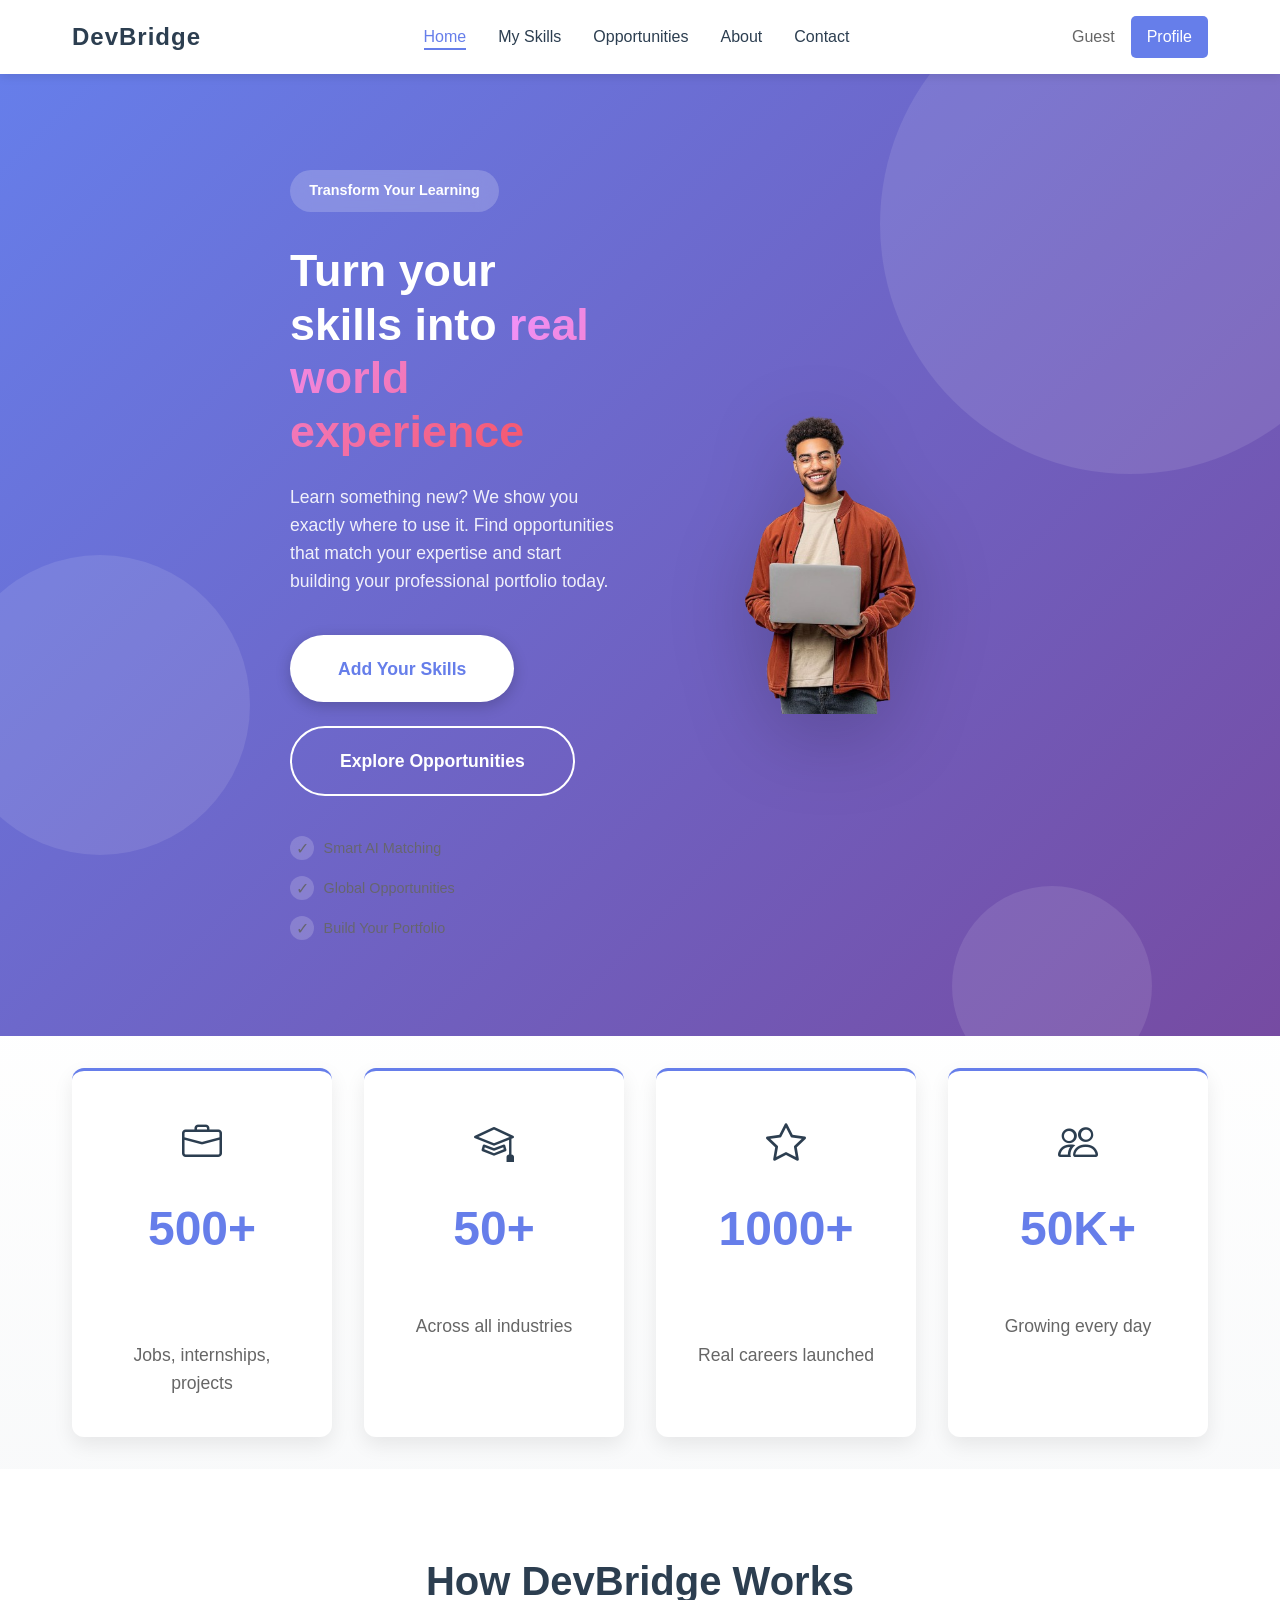
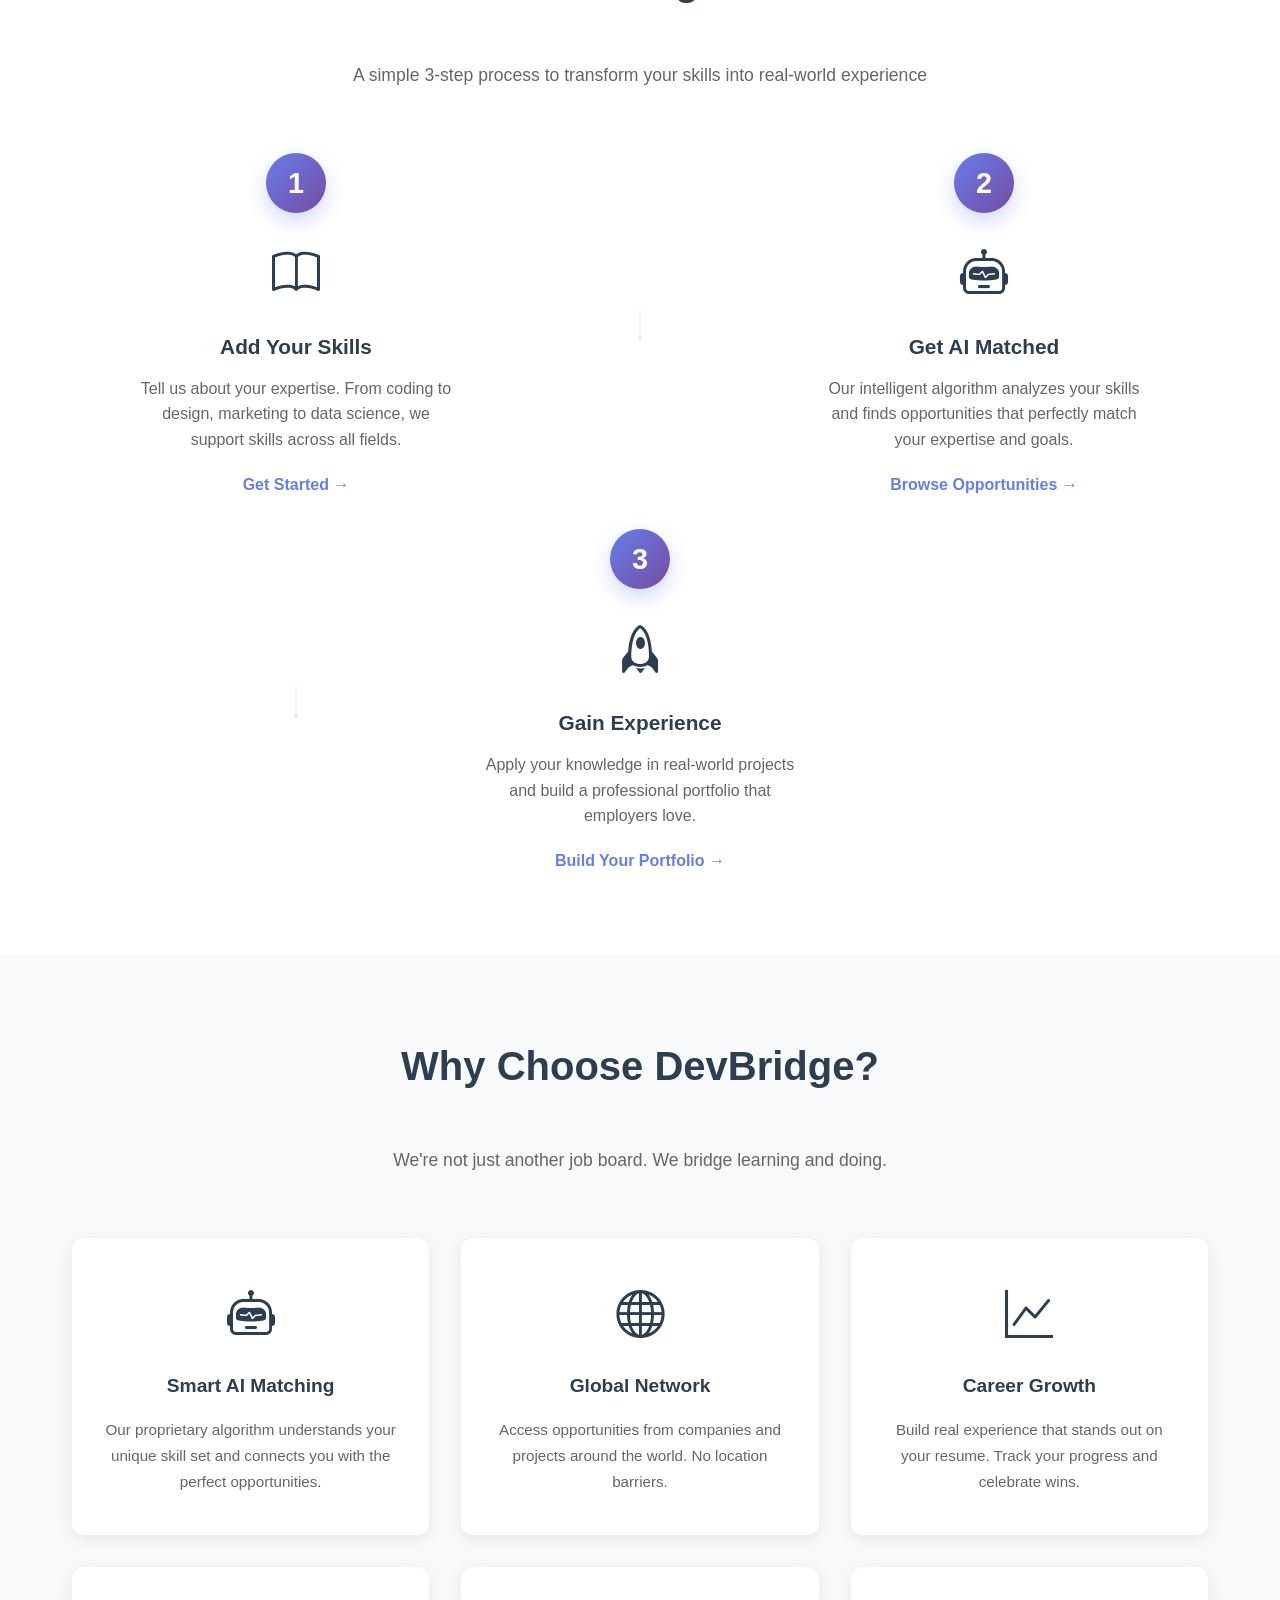
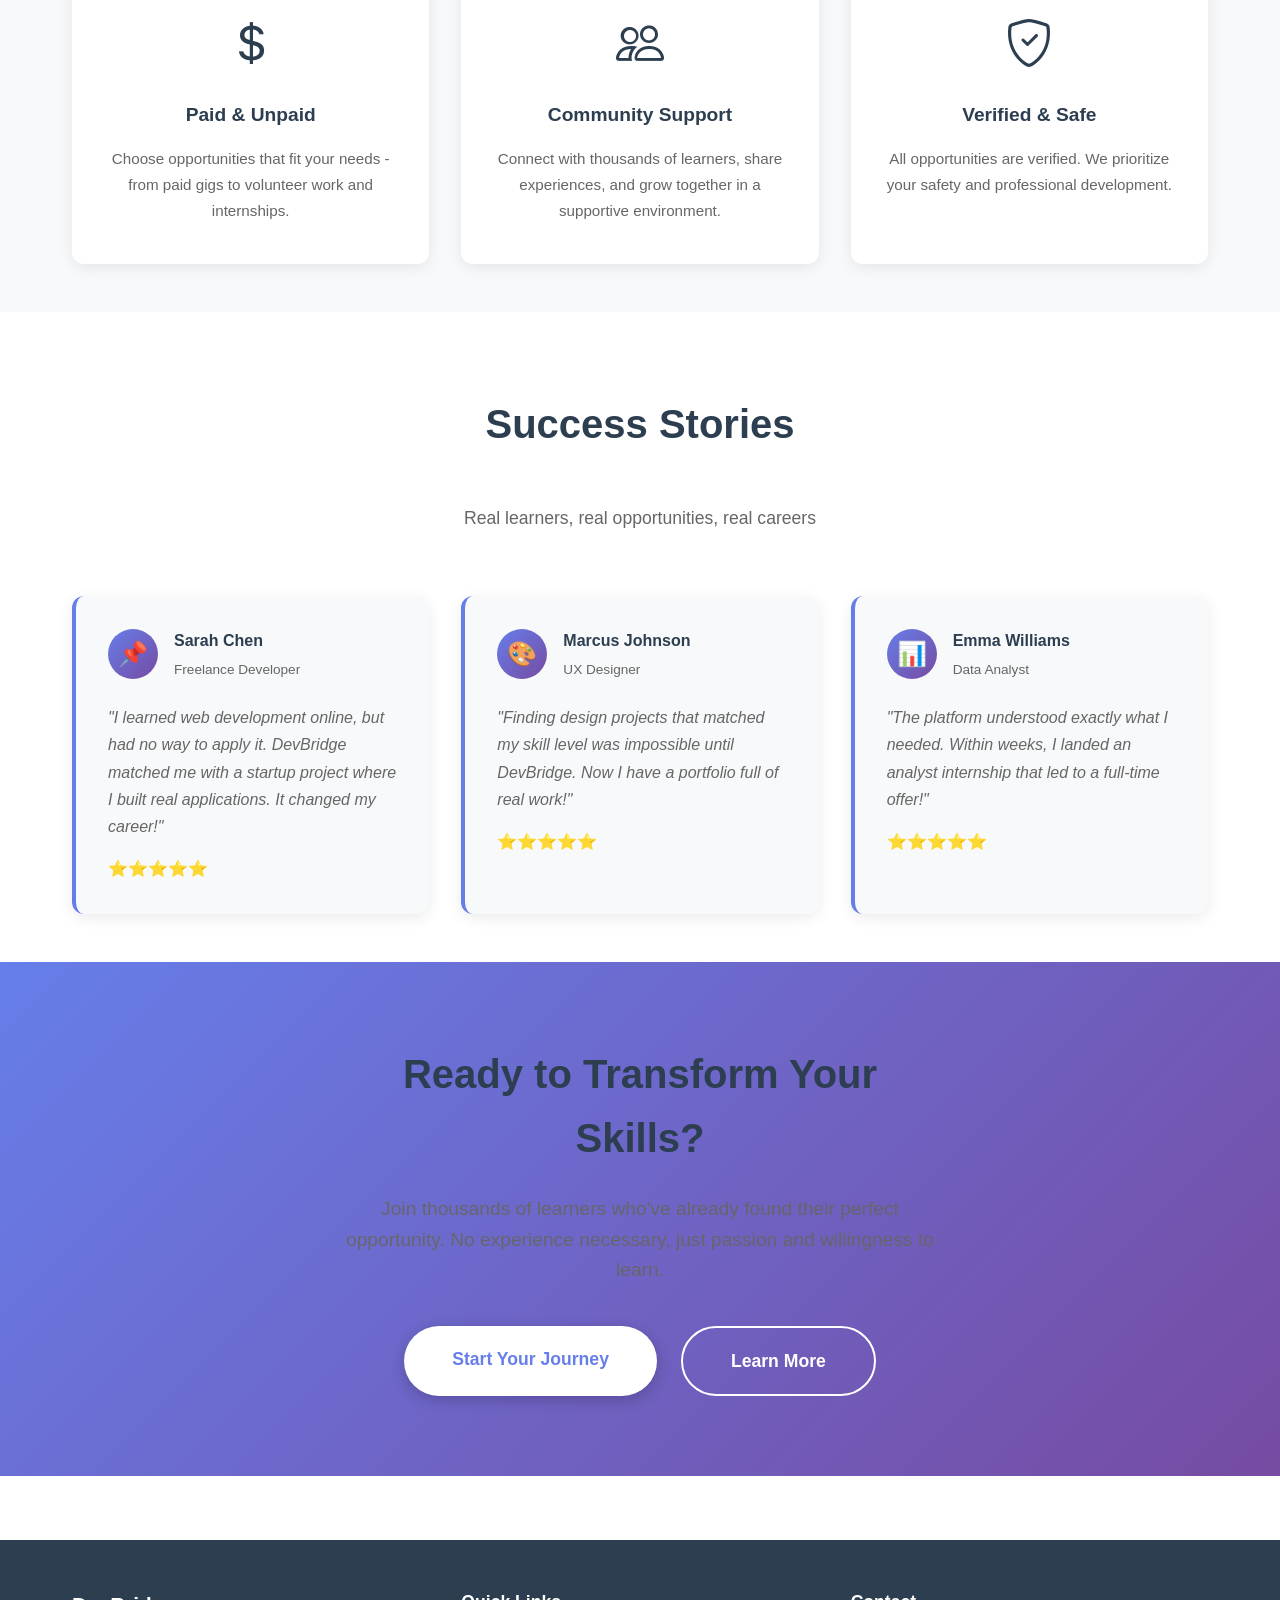
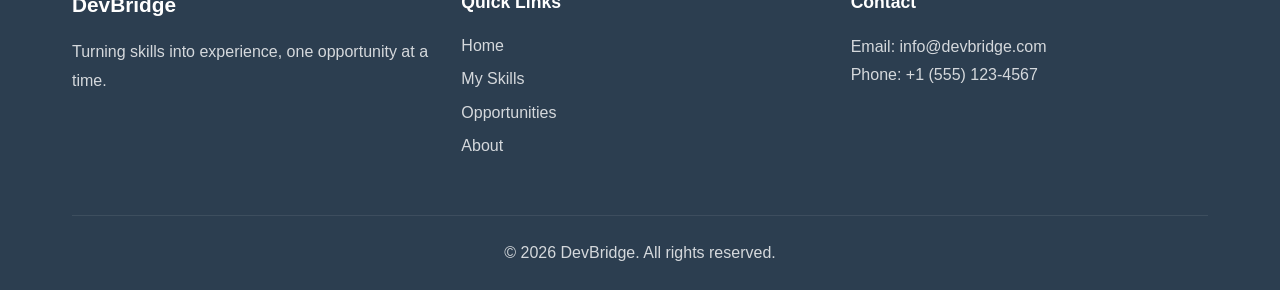
==== commit b0a560c1: "Add files via upload" ====
--- a/index.html
+++ b/index.html
@@ -293,6 +293,7 @@
         </div>
     </footer>
 
+    <script src="supabase.js"></script>
     <script src="app.js"></script>
 </body>
 </html>
--- a/styles.css
+++ b/styles.css
@@ -264,8 +264,9 @@
 
 /* Enhanced Stats Section */
 .stats-showcase {
-    padding: 4rem 2rem;
+    padding: 5rem 2rem;
     background: linear-gradient(180deg, white 0%, var(--bg-light) 100%);
+    margin: -3rem;
 }
 
 .stats-showcase .stats-grid {
@@ -450,6 +451,7 @@
 .testimonials {
     background: white;
     padding: 6rem 2rem;
+    margin: -2rem;
 }
 
 .testimonials-grid {
@@ -1555,7 +1557,7 @@
 
 .value-card {
     background: white;
-    padding: 2.5rem 2rem;
+    padding: 1rem;
     border-radius: 12px;
     box-shadow: 0 4px 15px rgba(0,0,0,0.08);
     transition: all 0.3s ease;
@@ -1684,7 +1686,7 @@
     background: rgba(255,255,255,0.15);
     backdrop-filter: blur(10px);
     border: 1px solid rgba(255,255,255,0.2);
-    padding: 2rem;
+    padding: 0.7rem;
     border-radius: 12px;
     text-align: center;
     box-shadow: none;
@@ -2010,7 +2012,7 @@
 .skill-card {
     background: white;
     border-radius: 12px;
-    padding: 2rem;
+    padding: 1rem;
     box-shadow: 0 4px 15px rgba(0,0,0,0.08);
     transition: all 0.3s ease;
     border-left: 4px solid var(--primary-color);
@@ -3991,7 +3993,7 @@
 }
 
 .notification-text strong {
-    font-weight: 700;
+    font-weight: 200;
 }
 
 .notification-link {
@@ -4065,6 +4067,106 @@
     color: #991b1b;
 }
 
+
+/* Responsive Opportunities Design */
+@media (max-width: 1024px) {
+    .opportunities-main .container {
+        grid-template-columns: 1fr;
+    }
+ 
+    .filters-panel {
+        position: static;
+        margin-bottom: 2rem;
+    }
+}
+ 
+@media (max-width: 768px) {
+    .opportunities-hero h1 {
+        font-size: 2.2rem;
+    }
+ 
+    .hero-stats {
+        flex-direction: column;
+        align-items: stretch;
+    }
+ 
+    .results-header {
+        flex-direction: column;
+        align-items: flex-start;
+    }
+ 
+    .view-toggle {
+        width: 100%;
+    }
+ 
+    .toggle-btn {
+        flex: 1;
+    }
+ 
+    .opportunities-grid {
+        grid-template-columns: 1fr;
+    }
+ 
+    .results-info {
+        flex-direction: column;
+    }
+}
+ 
+/* Footer */
+footer {
+    background: var(--text-dark);
+    color: white;
+    margin-top: 4rem;
+}
+ 
+.footer-content {
+    display: grid;
+    grid-template-columns: repeat(auto-fit, minmax(250px, 1fr));
+    gap: 2rem;
+    padding: 3rem 0;
+}
+ 
+.footer-section h3 {
+    font-size: 1.3rem;
+    margin-bottom: 1rem;
+}
+ 
+.footer-section h4 {
+    font-size: 1.1rem;
+    margin-bottom: 1rem;
+}
+ 
+.footer-section p {
+    opacity: 0.8;
+    line-height: 1.8;
+}
+ 
+.footer-section ul {
+    list-style: none;
+}
+ 
+.footer-section ul li {
+    margin-bottom: 0.5rem;
+}
+ 
+.footer-section ul li a {
+    color: white;
+    text-decoration: none;
+    opacity: 0.8;
+    transition: opacity 0.3s ease;
+}
+ 
+.footer-section ul li a:hover {
+    opacity: 1;
+}
+ 
+.footer-bottom {
+    border-top: 1px solid rgba(255,255,255,0.1);
+    padding: 1.5rem 0;
+    text-align: center;
+    opacity: 0.8;
+}
+ 
 /* Responsive Design */
 @media (max-width: 1024px) {
     .profile-grid {
@@ -4075,24 +4177,24 @@
         grid-template-columns: 1fr;
     }
 }
-
+ 
 @media (max-width: 768px) {
     .hero-content {
         grid-template-columns: 1fr;
     }
-
+ 
     .hero-text {
         text-align: center;
     }
-
+ 
     .hero-buttons {
         justify-content: center;
     }
-
+ 
     .hero h1 {
         font-size: 2.5rem;
     }
-
+ 
     .hero p {
         font-size: 1.1rem;
     }
@@ -4100,12 +4202,12 @@
     .page-header h1 {
         font-size: 2rem;
     }
-
+ 
     nav {
         flex-wrap: wrap;
         justify-content: center;
     }
-
+ 
     .nav-links {
         gap: 1rem;
         flex-wrap: wrap;
@@ -4116,7 +4218,7 @@
         width: 100%;
         justify-content: center;
     }
-
+ 
     .section {
         padding: 3rem 1.5rem;
     }
@@ -4147,7 +4249,7 @@
         align-items: stretch;
     }
 }
-
+ 
 @media (max-width: 480px) {
     .logo {
         font-size: 1.2rem;
@@ -4166,3 +4268,298 @@
         padding: 1.5rem;
     }
 }
+ 
+/* ============================================================
+   DEVBRIDGE — MOBILE LAYOUT FIXES ONLY (≤ 768px)
+   No design changes — only fixing broken layouts
+   ============================================================ */
+ 
+@media (max-width: 768px) {
+ 
+  /* ── NAV: prevent overflow, hide links ── */
+  nav {
+    flex-wrap: nowrap;
+    padding: 0.75rem 1rem;
+    gap: 0.5rem;
+    overflow: hidden;
+  }
+ 
+  .nav-links {
+    display: none;
+  }
+ 
+  .user-section {
+    margin-left: auto;
+    width: auto;
+    justify-content: flex-end;
+  }
+ 
+  /* ── HERO: fix grid + image overflow ── */
+  .hero-content {
+    grid-template-columns: 1fr;
+    text-align: center;
+  }
+ 
+  .hero-visual {
+    display: none;
+  }
+ 
+  .hero-text {
+    text-align: center;
+  }
+ 
+  .hero-buttons {
+    flex-direction: column;
+    align-items: stretch;
+  }
+ 
+  /* ── HERO STATS: fix stretching ── */
+  .hero-stats {
+    display: grid;
+    grid-template-columns: 1fr 1fr;
+    gap: 0.75rem;
+    flex-direction: unset;
+    align-items: unset;
+  }
+ 
+  .hero-stat {
+    flex-direction: column;
+    text-align: center;
+    align-items: center;
+    gap: 0.25rem;
+  }
+ 
+  /* ── OPPORTUNITY FOOTER: stack buttons ── */
+  .opportunity-footer {
+    flex-direction: column;
+    gap: 0.5rem;
+  }
+ 
+  .opportunity-footer .btn-apply,
+  .opportunity-footer .btn-view-details,
+  .opportunity-footer .opportunity-btn {
+    width: 100%;
+  }
+ 
+  /* ── PROFILE HERO: center layout ── */
+  .profile-header-content {
+    flex-direction: column;
+    align-items: center;
+    text-align: center;
+    gap: 1rem;
+  }
+ 
+  .profile-actions {
+    justify-content: center;
+    flex-direction: column;
+  }
+ 
+  .profile-actions .cta-button {
+    width: 100%;
+    text-align: center;
+  }
+ 
+  /* ── PROFILE STATS: 2-col grid ── */
+  .stats-grid-profile {
+    grid-template-columns: 1fr 1fr;
+    gap: 1rem;
+  }
+ 
+  .stat-card-profile {
+    flex-direction: column;
+    text-align: center;
+    gap: 0.5rem;
+  }
+ 
+  /* ── PROFILE CONTENT ── */
+  .profile-grid {
+    grid-template-columns: 1fr;
+  }
+ 
+  .section-header-profile {
+    flex-direction: row;
+    align-items: center;
+    flex-wrap: wrap;
+    gap: 0.5rem;
+  }
+ 
+  .opportunities-cards-grid {
+    grid-template-columns: 1fr;
+  }
+ 
+  /* ── FORMS: full width on mobile ── */
+  .form-row {
+    grid-template-columns: 1fr;
+  }
+ 
+  .form-group input,
+  .form-group select,
+  .form-group textarea {
+    width: 100%;
+    box-sizing: border-box;
+  }
+ 
+  /* ── CTA ACTIONS ── */
+  .cta-actions,
+  .cta-buttons,
+  .profile-actions {
+    flex-direction: column;
+    align-items: stretch;
+  }
+ 
+  .cta-actions .cta-button,
+  .cta-buttons .cta-button {
+    width: 100%;
+    text-align: center;
+  }
+ 
+  /* ── FOOTER: 2 columns then wrap ── */
+  .footer-content {
+    grid-template-columns: 1fr 1fr;
+    padding: 2rem 1rem;
+  }
+ 
+  .footer-section:first-child {
+    grid-column: 1 / -1;
+  }
+ 
+  /* ── MODAL: fit screen ── */
+  .modal-content {
+    width: calc(100% - 2rem);
+    margin: 1rem;
+    max-height: 90vh;
+    overflow-y: auto;
+  }
+ 
+  /* ── CONTACT GRID ── */
+  .contact-grid {
+    grid-template-columns: 1fr;
+  }
+ 
+  /* ── ABOUT MISSION ── */
+  .mission-visual {
+    display: none;
+  }
+ 
+  /* ── NOTIFICATION BAR ── */
+  .notification-content {
+    flex-direction: column;
+    gap: 0.5rem;
+    text-align: center;
+    padding: 0 1rem;
+  }
+ 
+  /* ── PREVENT HORIZONTAL SCROLL ── */
+  .home-hero,
+  .about-hero,
+  .skills-hero,
+  .contact-hero,
+  .opportunities-hero,
+  .profile-hero {
+    overflow-x: hidden;
+  }
+ 
+  .hero-background,
+  .about-hero-accent,
+  .skills-hero-accent,
+  .contact-hero::before {
+    overflow: hidden;
+  }
+ 
+  /* ── GENERAL PADDING FIX ── */
+  .container {
+    padding-left: 1rem;
+    padding-right: 1rem;
+  }
+ 
+  .page-header {
+    padding: 2.5rem 1rem;
+  }
+ 
+}
+ 
+@media (max-width: 480px) {
+  .stats-grid-profile {
+    grid-template-columns: 1fr;
+  }
+ 
+  .footer-content {
+    grid-template-columns: 1fr;
+  }
+ 
+  .hero-stats {
+    grid-template-columns: 1fr 1fr;
+  }
+}
+ 
+ 
+/* ── 2-COLUMN GRID FIXES ── */
+@media (max-width: 768px) {
+ 
+  /* Stats cards — home page */
+  .stats-showcase .stats-grid,
+  .stats-grid {
+    grid-template-columns: 1fr 1fr;
+    gap: 1rem;
+  }
+ 
+  /* Stats highlight — about page */
+  .stats-highlight .stats-grid {
+    grid-template-columns: 1fr 1fr;
+  }
+ 
+  /* Skill cards */
+  .skills-grid {
+    grid-template-columns: 1fr 1fr;
+    gap: 1rem;
+  }
+ 
+  /* Opportunity cards */
+  .opportunities-grid {
+    grid-template-columns: 1fr 1fr;
+    gap: 1rem;
+  }
+ 
+  /* Benefit cards */
+  .benefits-grid {
+    grid-template-columns: 1fr 1fr;
+    gap: 1rem;
+  }
+ 
+  /* Value cards — about page */
+  .values-grid {
+    grid-template-columns: 1fr 1fr;
+    gap: 1rem;
+  }
+ 
+  /* Testimonials */
+  .testimonials-grid {
+    grid-template-columns: 1fr 1fr;
+    gap: 1rem;
+  }
+ 
+  /* Contact methods */
+  .contact-methods-grid {
+    grid-template-columns: 1fr 1fr;
+    gap: 1rem;
+  }
+ 
+  /* Profile stats already 2-col — keep */
+  .stats-grid-profile {
+    grid-template-columns: 1fr 1fr;
+  }
+ 
+}
+ 
+@media (max-width: 400px) {
+  /* Very small screens — collapse to 1 col */
+  .skills-grid,
+  .opportunities-grid,
+  .benefits-grid,
+  .values-grid,
+  .testimonials-grid,
+  .contact-methods-grid {
+    grid-template-columns: 1fr;
+  }
+}
+ 
